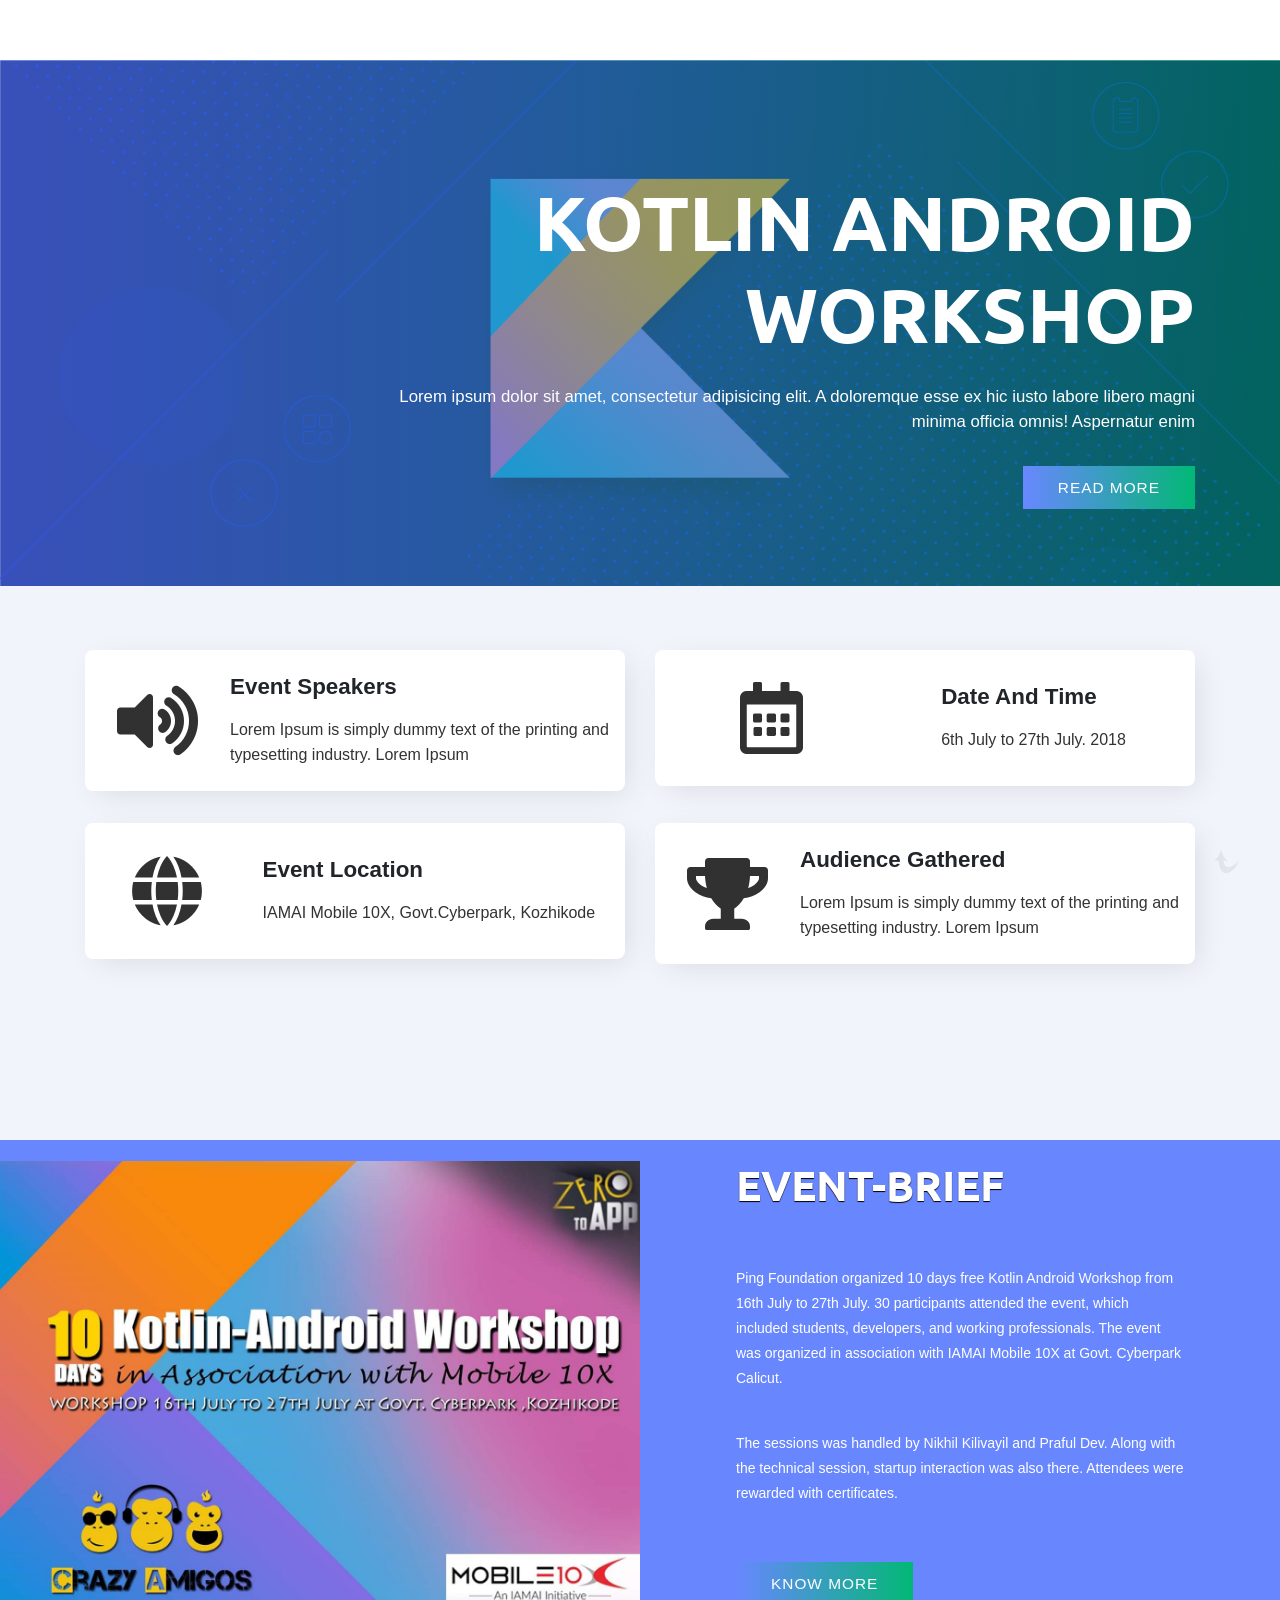
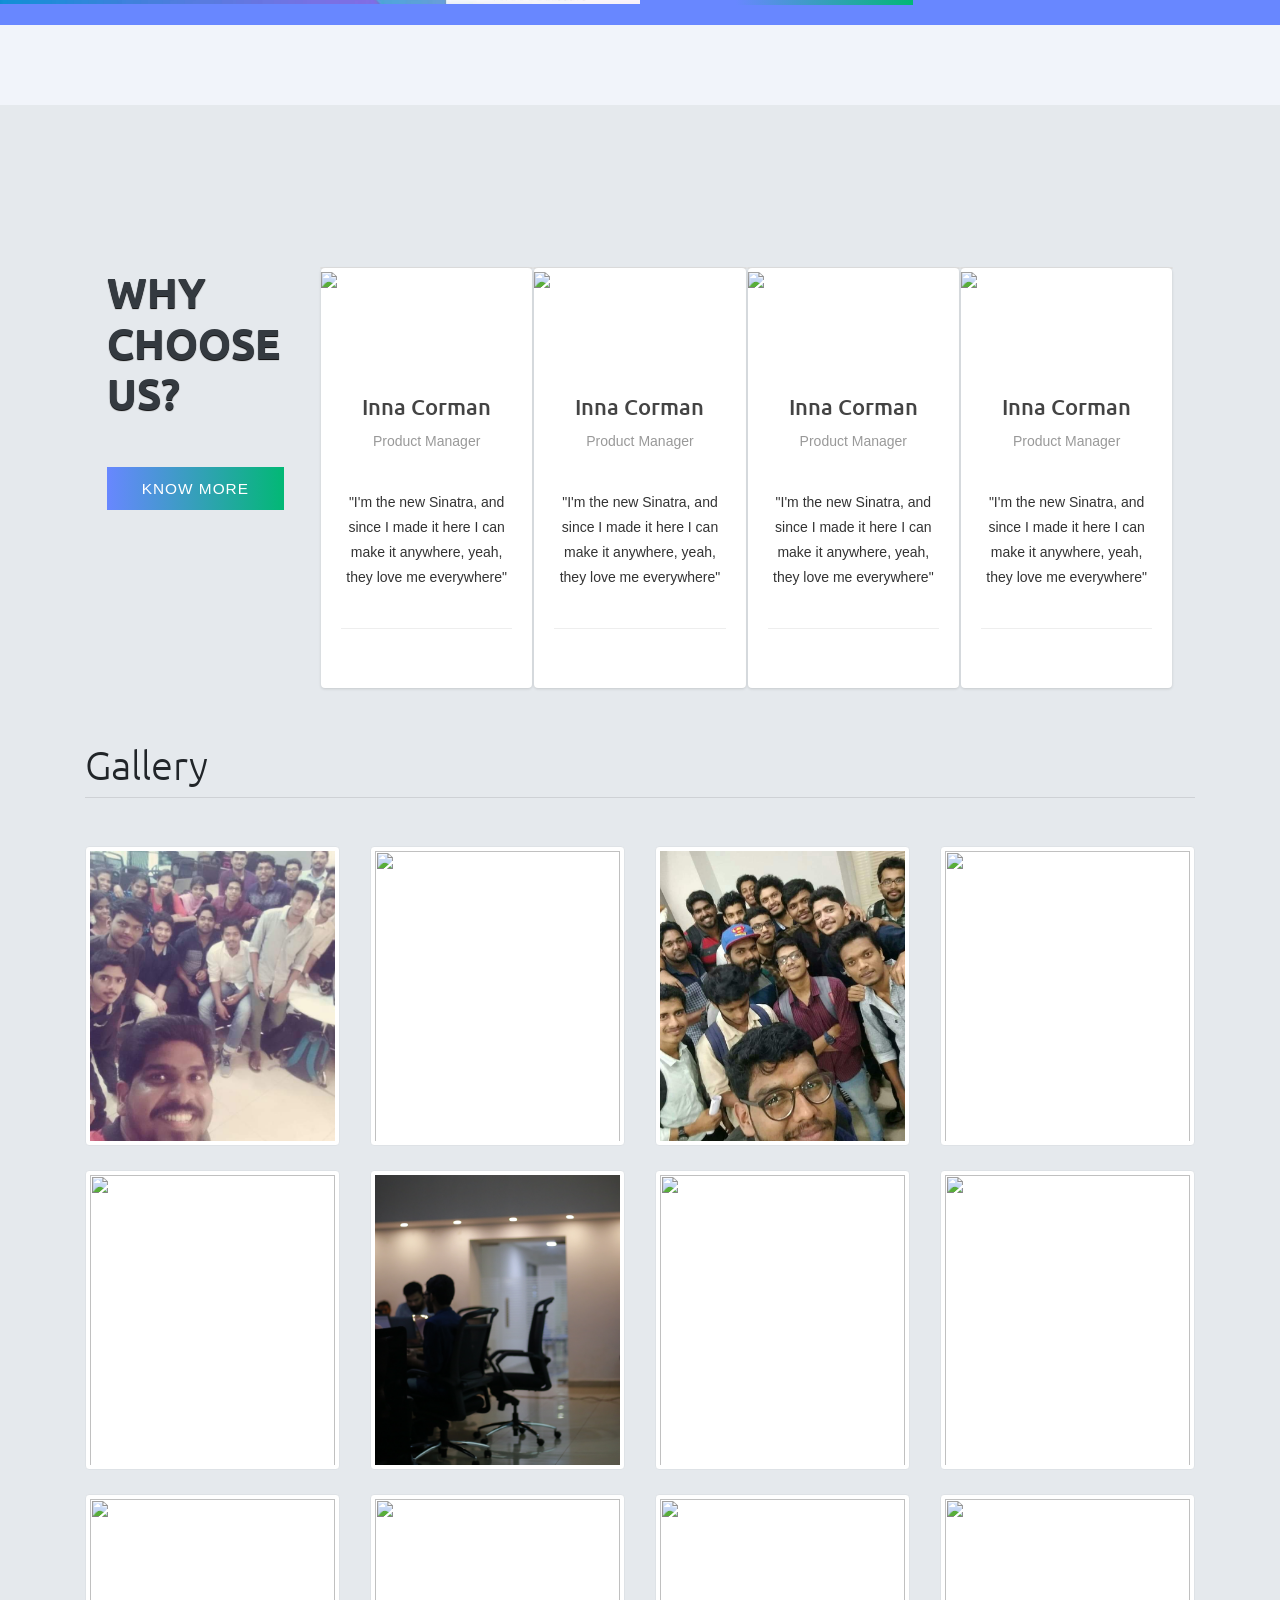
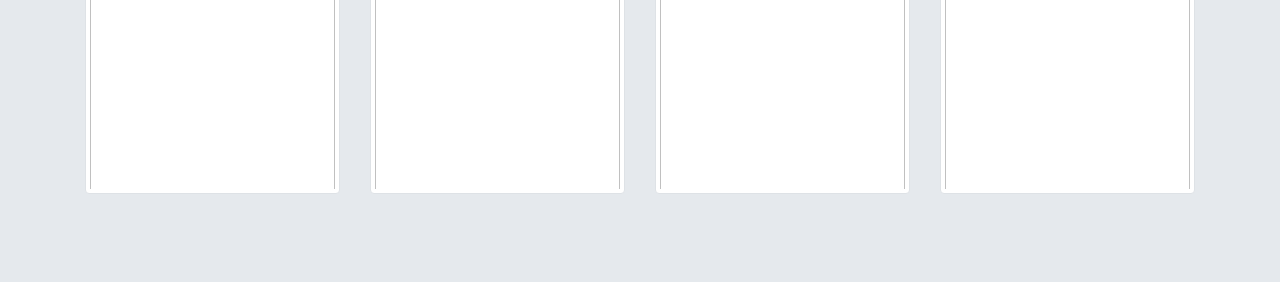
==== Events/index.html @ eaedfe81 "gallery set for kotlin page" ====
<!DOCTYPE HTML>
<html lang="zxx">

<head>
	<title>Ping Foundation-KOTLIN workshop</title>
	<meta name="viewport" content="width=device-width, initial-scale=1">
	<meta charset="utf-8">
	<meta name="keywords" content="Music Buzz Responsive web template, Bootstrap Web Templates, Flat Web Templates, Android Compatible web template, 
SmartPhone Compatible web template, free WebDesigns for Nokia, Samsung, LG, SonyEricsson, Motorola web design" />
	<script>
		addEventListener("load", function () {
			setTimeout(hideURLbar, 0);
		}, false);

		function hideURLbar() {
			window.scrollTo(0, 1);
		}
	</script>

	<!-- Bootstrap Core CSS -->
	<link href="css/bootstrap.css" rel='stylesheet' type='text/css' />
	<!-- Custom CSS -->
	<link href="css/style.css" rel='stylesheet' type='text/css' />
	<!-- font-awesome icons -->
	<link href="css/fontawesome-all.min.css" rel="stylesheet">
	<!-- //Custom Theme files -->
	<!--webfonts-->
	<link href="//fonts.googleapis.com/css?family=Ubuntu:300,300i,400,400i,500,500i,700,700i" rel="stylesheet">
	<!--//webfonts-->
</head>

<body>
	<!-- banner -->
	<div class="banner" id="home">
		<div class="container">
			<div class="banner-text">
				<div class="slider-info text-right">
					<h1 class="text-uppercase">Kotlin Android Workshop</h1>
					<p class="text-white">Lorem ipsum dolor sit amet, consectetur adipisicing elit. A doloremque esse ex hic iusto labore libero magni minima officia omnis! Aspernatur enim</p>
					<a class="btn btn-agile  mt-4 scroll" href="#about" role="button">read more</a>
				</div>
			</div>
		</div>
	</div>
	<!-- //banner -->


	<section>
		<div class="container">


			<div class="row mbr-justify-content-center">

				<div class="col-lg-6 mbr-col-md-10">
					<div class="wrap">
						<div class="ico-wrap">
							<span class="mbr-iconfont fa-volume-up fa"></span>
						</div>
						<div class="text-wrap vcenter">
							<h2 class="mbr-fonts-style mbr-bold mbr-section-title3 display-5">Event <span>Speakers</span></h2>
							<p class="mbr-fonts-style text1 mbr-text display-6">Lorem Ipsum is simply dummy text of the printing and typesetting industry. Lorem Ipsum</p>
						</div>
					</div>
				</div>
				<div class="col-lg-6 mbr-col-md-10">
					<div class="wrap">
						<div class="ico-wrap">
							<span class="mbr-iconfont fa-calendar-alt far"></span>
						</div>
						<div class="text-wrap vcenter">
							<h2 class="mbr-fonts-style mbr-bold mbr-section-title3 display-5">Date
								<span>And Time</span>
							</h2>
							<p class="mbr-fonts-style text1 mbr-text display-6">6th July to 27th July. 2018</p>
						</div>
					</div>
				</div>
				<div class="col-lg-6 mbr-col-md-10">
					<div class="wrap">
						<div class="ico-wrap">
							<span class="mbr-iconfont fa-globe fa"></span>
						</div>
						<div class="text-wrap vcenter">
							<h2 class="mbr-fonts-style mbr-bold mbr-section-title3 display-5">Event
								<span>Location</span>
							</h2>
							<p class="mbr-fonts-style text1 mbr-text display-6">IAMAI Mobile 10X, Govt.Cyberpark, Kozhikode</p>
						</div>
					</div>
				</div>
				<div class="col-lg-6 mbr-col-md-10">
					<div class="wrap">
						<div class="ico-wrap">
							<span class="mbr-iconfont fa-trophy fa"></span>
						</div>
						<div class="text-wrap vcenter">
							<h2 class="mbr-fonts-style mbr-bold mbr-section-title3 display-5">Audience <span>Gathered</span></h2>
							<p class="mbr-fonts-style text1 mbr-text display-6">Lorem Ipsum is simply dummy text of the printing and typesetting industry. Lorem Ipsum</p>
						</div>
					</div>
				</div>

			</div>

		</div>

	</section>








	<!-- about-->
	<section class="wthree-row" id="about">
		<div class="row justify-content-center align-items-center no-gutters abbot-main">
			<div class="col-lg-6 p-0">
				<img src="images/10DKA/banner.jpg" class="img-fluid" alt="" />
			</div>
			<div class="col-lg-6 abbot-right px-md-5  py-lg-0 py-3">
				<div class="card">
					<div class="card-body px-lg-5">
						<h3 class="stat-title card-title align-self-center mb-sm-5 mb-3">Event-Brief</h3>
						<span class="w3-line"></span>
						<p class="card-text align-self-center my-4 text-white">Ping Foundation organized 10 days free Kotlin Android Workshop from 16th July to
							27th July.  30 participants attended the event, which included students, developers, and working professionals.  The event was organized in association with IAMAI Mobile 10X at Govt. Cyberpark Calicut.</p>
						<p class="card-text align-self-center mb-5 text-white"> The sessions was handled by Nikhil Kilivayil and Praful Dev. Along with the technical session, startup interaction was also there. Attendees were rewarded with certificates.</p>
						<a href="#choose" class="btn btn-agile abt_card_btn scroll">Know More</a>
					</div>
				</div>
			</div>
		</div>
	</section>
	<!-- //about -->
	<!-- why chosse us -->
	<div class="agileits-services py-5" id="choose">
		<div class="agileits-services-row row no-gutters py-md-3">
			<div class="offset-lg-1">
			</div>
			<div class="col-lg-2 col-md-6 pl-lg-0 pl-3 wthree-title services-head">
				<h3 class="stat-title pb-sm-5 pb-3 text-dark">why choose us?</h3>
				<a href="#services" class="btn btn-agile abt_card_btn scroll">Know More</a>
			</div>

<!--first card-->
			<div class="col-lg-2 col-md-6 pl-lg-0 pl-3 wthree-title services-head">
			<div class="card-container">
				<div class="card">
					<div class="front">
						<div class="cover">
							<img class="img-circle" src="https://media.istockphoto.com/photos/portrait-of-smiling-teen-boy-outdoors-picture-id589098830?k=6&m=589098830&s=612x612&w=0&h=Ut2FNWjS9CxXG5DdDduLqOEhcV0RBzRvsLrh9qS5EaY="/>
						</div>
						<div class="content">
							<div class="main">
								<h3 class="name">Inna Corman</h3>
								<p class="profession">Product Manager</p>

								<p class="text-center">"I'm the new Sinatra, and since I made it here I can make it anywhere, yeah, they love me everywhere"</p>
							</div>
							<div class="footer">
								<div class="rating">
									<i class="fa fa-mail-forward"></i>
								</div>
							</div>
						</div>
					</div> <!-- end front panel -->
					<div class="back">
						<div class="embed-responsive embed-responsive-16by9">
							<iframe class="embed-responsive-item" src="https://www.youtube.com/embed/0JX-Jf7aSRo?" allowfullscreen></iframe>
						</div>
					</div> <!-- end back panel -->
				</div> <!-- end card -->
			</div> <!-- end card-container -->
			</div>

			<!--Second card-->

			<div class="col-lg-2 col-md-6 pl-lg-0 pl-3 wthree-title services-head">
				<div class="card-container">
					<div class="card">
						<div class="front">
							<div class="cover">
								<img class="img-circle" src="https://media.istockphoto.com/photos/portrait-of-smiling-teen-boy-outdoors-picture-id589098830?k=6&m=589098830&s=612x612&w=0&h=Ut2FNWjS9CxXG5DdDduLqOEhcV0RBzRvsLrh9qS5EaY="/>
							</div>
							<div class="content">
								<div class="main">
									<h3 class="name">Inna Corman</h3>
									<p class="profession">Product Manager</p>

									<p class="text-center">"I'm the new Sinatra, and since I made it here I can make it anywhere, yeah, they love me everywhere"</p>
								</div>
								<div class="footer">
									<div class="rating">
										<i class="fa fa-mail-forward"></i>
									</div>
								</div>
							</div>
						</div> <!-- end front panel -->
						<div class="back">
							<div class="embed-responsive embed-responsive-16by9">
								<iframe class="embed-responsive-item" src="https://www.youtube.com/embed/DoxloKevC3c" allowfullscreen></iframe>
							</div>
						</div> <!-- end back panel -->
					</div> <!-- end card -->
				</div> <!-- end card-container -->
			</div>
			<!--third card-->

			<!--first card-->
			<div class="col-lg-2 col-md-6 pl-lg-0 pl-3 wthree-title services-head">
				<div class="card-container">
					<div class="card">
						<div class="front">
							<div class="cover">
								<img class="img-circle" src="https://media.istockphoto.com/photos/portrait-of-smiling-teen-boy-outdoors-picture-id589098830?k=6&m=589098830&s=612x612&w=0&h=Ut2FNWjS9CxXG5DdDduLqOEhcV0RBzRvsLrh9qS5EaY="/>
							</div>
							<div class="content">
								<div class="main">
									<h3 class="name">Inna Corman</h3>
									<p class="profession">Product Manager</p>

									<p class="text-center">"I'm the new Sinatra, and since I made it here I can make it anywhere, yeah, they love me everywhere"</p>
								</div>
								<div class="footer">
									<div class="rating">
										<i class="fa fa-mail-forward"></i>
									</div>
								</div>
							</div>
						</div> <!-- end front panel -->
						<div class="back">
							<div class="embed-responsive embed-responsive-16by9">
								<iframe class="embed-responsive-item" src="https://www.youtube.com/embed/uHBU-I530sU" allowfullscreen></iframe>
							</div>
						</div> <!-- end back panel -->
					</div> <!-- end card -->
				</div> <!-- end card-container -->
			</div>

			<!--Second card-->

			<div class="col-lg-2 col-md-6 pl-lg-0 pl-3 wthree-title services-head">
				<div class="card-container">
					<div class="card">
						<div class="front">
							<div class="cover">
								<img class="img-circle" src="https://media.istockphoto.com/photos/portrait-of-smiling-teen-boy-outdoors-picture-id589098830?k=6&m=589098830&s=612x612&w=0&h=Ut2FNWjS9CxXG5DdDduLqOEhcV0RBzRvsLrh9qS5EaY="/>
							</div>
							<div class="content">
								<div class="main">
									<h3 class="name">Inna Corman</h3>
									<p class="profession">Product Manager</p>

									<p class="text-center">"I'm the new Sinatra, and since I made it here I can make it anywhere, yeah, they love me everywhere"</p>
								</div>
								<div class="footer">
									<div class="rating">
										<i class="fa fa-mail-forward"></i>
									</div>
								</div>
							</div>
						</div> <!-- end front panel -->
						<div class="back">
							<div class="embed-responsive embed-responsive-16by9">
								<iframe class="embed-responsive-item" src="https://www.youtube.com/embed/q--LWQx8JQY" allowfullscreen></iframe>
							</div>
						</div> <!-- end back panel -->
					</div> <!-- end card -->
				</div> <!-- end card-container -->
			</div>

<!--			card end-->
<!--		</div>-->
<!--	</div>-->
	<!-- //why choose us -->


	<div class="container">

		<h1 class="font-weight-light text-center text-lg-left mt-4 mb-0">Gallery</h1>

		<hr class="mt-2 mb-5">

		<div class="row text-center text-lg-left">

			<div class="col-lg-3 col-md-4 col-6">
				<a href="#" class="d-block mb-4 h-100">
					<img class="img-fluid img-thumbnail img-responsive fit-image" src="images/10DKA/image1.jpg" alt="">
				</a>
			</div>
			<div class="col-lg-3 col-md-4 col-6">
				<a href="#" class="d-block mb-4 h-100">
					<img class="img-fluid img-thumbnail img-responsive fit-image" src="images/10DKA/image6.JPG" alt="">
				</a>
			</div>
			<div class="col-lg-3 col-md-4 col-6">
				<a href="#" class="d-block mb-4 h-100">
					<img class="img-fluid img-thumbnail img-responsive fit-image" src="images/10DKA/image2.jpg" alt="">
				</a>
			</div>
			<div class="col-lg-3 col-md-4 col-6">
				<a href="#" class="d-block mb-4 h-100">
					<img class="img-fluid img-thumbnail img-responsive fit-image" src="images/10DKA/image12.JPG" alt="">
				</a>
			</div>
			<div class="col-lg-3 col-md-4 col-6">
				<a href="#" class="d-block mb-4 h-100">
					<img class="img-fluid img-thumbnail img-responsive fit-image" src="images/10DKA/image14.JPG" alt="">
				</a>
			</div>
			<div class="col-lg-3 col-md-4 col-6">
				<a href="#" class="d-block mb-4 h-100">
					<img class="img-fluid img-thumbnail img-responsive fit-image" src="images/10DKA/image10.JPG" alt="">
				</a>
			</div>
			<div class="col-lg-3 col-md-4 col-6">
				<a href="#" class="d-block mb-4 h-100">
					<img class="img-fluid img-thumbnail img-responsive fit-image" src="images/10DKA/image6.JPG" alt="">
				</a>
			</div>
			<div class="col-lg-3 col-md-4 col-6">
				<a href="#" class="d-block mb-4 h-100">
					<img class="img-fluid img-thumbnail img-responsive fit-image" src="images/10DKA/image7.JPG" alt="">
				</a>
			</div>
			<div class="col-lg-3 col-md-4 col-6">
				<a href="#" class="d-block mb-4 h-100">
					<img class="img-fluid img-thumbnail img-responsive fit-image" src="images/10DKA/image8.JPG" alt="">
				</a>
			</div>
			<div class="col-lg-3 col-md-4 col-6">
				<a href="#" class="d-block mb-4 h-100">
					<img class="img-fluid img-thumbnail img-responsive fit-image" src="images/10DKA/image9.JPG" alt="">
				</a>
			</div>
			<div class="col-lg-3 col-md-4 col-6">
				<a href="#" class="d-block mb-4 h-100">
					<img class="img-fluid img-thumbnail img-responsive fit-image" src="images/10DKA/image5.JPG" alt="">
				</a>
			</div>
			<div class="col-lg-3 col-md-4 col-6">
				<a href="#" class="d-block mb-4 h-100">
					<img class="img-fluid img-thumbnail img-responsive fit-image" src="images/10DKA/image15.JPG" alt="">
				</a>
			</div>
		</div>

	</div>




	<!-- js-->
	<script src="js/jquery-2.2.3.min.js"></script>
	<!-- js-->
	<!-- start-smooth-scrolling -->
	<script src="js/move-top.js "></script>
	<script src="js/easing.js "></script>
	<script>
		jQuery(document).ready(function ($) {
			$(".scroll ").click(function (event) {
				event.preventDefault();

				$('html,body').animate({
					scrollTop: $(this.hash).offset().top
				}, 1000);
			});
		});
	</script>
	<!-- //end-smooth-scrolling -->
	<!-- smooth-scrolling-of-move-up -->
	<script>
		$(document).ready(function () {
			/*
			 var defaults = {
				 containerID: 'toTop', // fading element id
				 containerHoverID: 'toTopHover', // fading element hover id
				 scrollSpeed: 1200,
				 easingType: 'linear' 
			 };
			 */

			$().UItoTop({
				easingType: 'easeOutQuart'
			});

		});
	</script>
	<script src="js/SmoothScroll.min.js "></script>
	<!-- //smooth-scrolling-of-move-up -->
	<!-- Bootstrap Core JavaScript -->
	<script src="js/bootstrap.js">
	</script>
	<!-- //Bootstrap Core JavaScript -->
</body>

</html>
---- Events/css/style.css ----
html,
body {
    font-family: 'Ubuntu', sans-serif;
    font-size: 100%;
    overflow-x: hidden;
    background: #fff;
}

body a,
.btn-agile {
    transition: 0.5s all;
    -webkit-transition: 0.5s all;
    -moz-transition: 0.5s all;
    -o-transition: 0.5s all;
    -ms-transition: 0.5s all;
    text-decoration: none;
}

h1,
h2,
h3,
h4,
h5,
h6 {
    margin: 0;
    font-family: 'Ubuntu', sans-serif;
}

p {
    line-height: 1.8;
    font-size: 1em;
    color: #333;
    font-weight: 500;
    margin: 0;
}

ul {
    margin: 0;
    padding: 0;
}

li {
    list-style-type: none;
}

body a:hover {
    text-decoration: none;
}

/* banner */

/* header */

a.navbar-brand {
    font-size: 2.5em;
    font-weight: 800;
    color: #000;
}

.navbar-light .navbar-nav .nav-link {
    font-weight: 600;
    text-transform: capitalize;
    color: #000;
    letter-spacing: 1px;
}

.navbar-light .navbar-nav .nav-link:hover,
.navbar-light .navbar-nav .nav-link:focus,
.navbar-light .navbar-nav .show>.nav-link,
.navbar-light .navbar-nav .active>.nav-link,
.navbar-light .navbar-nav .nav-link.show,
.navbar-light .navbar-nav .nav-link.active {
    color: #6887ff;
    background: #fff;
    border-radius: 5px;
}

/*-- //header --*/

/* banner */

.banner {
    background: url(../images/10DKA/kotlin_banner.jpeg)no-repeat;
    -webkit-background-size: cover;
    -moz-background-size: cover;
    -o-background-size: cover;
    -ms-background-size: cover;
    background-size: cover;
    position: relative;
    z-index: 0;
}

.banner:before {
    content: '';
    position: absolute;
    left: 0;
    width: 100%;
    height: 100%;
    background: linear-gradient(to right, #6887ff, #02b875);
    background: -webkit-linear-gradient(to right, #6887ff, #02b875);
    background: -moz-linear-gradient(to right, #6887ff, #02b875);
    background: -o-linear-gradient(to right, #6887ff, #02b875);
    opacity: 0.5;
    z-index: -1;
}

.banner-text {
    padding: 9vw 0 6vw 20vw;
}

.slider-info h1 {
    color: #fff;
    font-size: 6vw;
    font-weight: bold;
}

.slider-info p {
    font-size: 1.2em;
    margin-top: 1em;
}

.btn-agile {
    color: #fff;
    background: linear-gradient(to right, #6887ff, #02b875);
    background: -webkit-linear-gradient(to right, #6887ff, #02b875);
    background: -moz-linear-gradient(to right, #6887ff, #02b875);
    background: -o-linear-gradient(to right, #6887ff, #02b875);
    border: none;
    border-radius: 0;
    font-size: 1.1em;
    padding: 15px 50px;
    text-transform: uppercase;
    font-weight: 500;
    letter-spacing: 1px;
}

.btn-agile:hover {
    color: #fff;
    background: #000;
}

ul.social-iconsv2 li {
    display: inline-block;
    border-radius: 50%;
}

ul.social-iconsv2 li a {
    text-decoration: none;
    font-size: 16px;
}

ul.social-iconsv2 li a i.fab {
    font-size: 18px;
    line-height: 38px;
    width: 30px;
    height: 37px;
    color: #000;
    margin-right: 15px;
    border-radius: 50%;
    background-color: transparent;
    transition: all 0.5s ease-in-out;
    -webkit-transition: all 0.5s ease-in-out;
    -moz-transition: all 0.5s ease-in-out;
    -o-transition: all 0.5s ease-in-out;
    -ms-transition: all 0.5s ease-in-out;
}

ul.social-iconsv2 li:first-child a {
    color: #3b5998;
}

ul.social-iconsv2 li:last-child {
    color: #287bbc;
}

/* //banner */

/* about bottom */

.abbot-main {
    background: #6887ff;
}

h3.stat-title {
    color: #fff;
    text-transform: uppercase;
    font-size: 3em;
    font-weight: bold;
    text-shadow: 0px 1px 1px #000000;
}

.abbot-right .card {
    background: transparent;
    border: none;
}

.abbot-right.px-5 p {
    font-weight: 500;
    font-size: 1.1em;
    letter-spacing: 0.2px;
}

/* //about bottom */

/*-- services --*/

#service {
    background: #fff;
}

/*
#services {
    background: url(../images/about.jpg) no-repeat center;
    background-size: cover;
    position: relative;
    z-index: 1;
}

#services:before {
    background: rgba(99, 180, 55, 0.78);
    content: '';
    top: 0;
    left: 0;
    width: 100%;
    height: 100%;
    position: absolute;
    z-index: -1;
}
  */

.agileits-services-grids h4 {
    font-size: 1.5em;
    color: #fff;
    line-height: 1.5em;
    font-weight: 600;
    margin: 1.5em 0 0;
}

.agileits-services-grids h6 {
    padding: 1px;
    background: #2954a2;
    width: 33%;
    margin: 2em auto 0;
    -webkit-transition: .5s all;
    -moz-transition: .5s all;
    transition: .5s all;
}

.agileits-services-grids:hover h6 {
    width: 55%;
    background: #2954a2;
}

/*-- Effect 1--*/

.agileits-services-grids span,
.img-agile i {
    font-size: 3em;
    color: #000000;
    width: 100px;
    height: 100px;
    background: #ffffff;
    line-height: 100px;
    text-align: center;
    box-shadow: 7px 4px 5px rgba(0, 0, 0, 0.37);
    border-radius: 50%;
}

.agileits-services-grids h4 span {
    width: 40px;
    height: 2px;
    background: #000;
    display: inline-block;
    margin-left: 5px;
}

.agileits-services-grids p {
    padding: 2em 5em;
}

.services-top {
    padding: 3em 5em;
    background: #02b875;
}

.services-head {
    margin-top: 7em;
}

/*-- //services --*/

.agileits-abt-grids span {
    width: 70px;
    height: 70px;
    background: #5aae32;
    color: #fff;
    font-size: 2em;
    line-height: 60px;
    text-align: center;
    margin-right: 1em;
    border: 5px solid #a7df62;
    border-radius: 50%;
}

h3.w3ls-title {
    font-size: 3.2em;
    color: #482d2e;
    font-family: 'Ubuntu', sans-serif;
}

h4.w3ls-title {
    font-size: 2em;
    color: #000;
    font-style: italic;
}

a.abt-agile {
    color: #482d2e;
    font-style: italic;
    letter-spacing: 1px;
    padding: 0;
    border-bottom: 1px solid #e6caa2;
}

.agileits-abt-grids h4 {
    font-weight: 600;
    color: #fff;
    font-size: 1.5em;
    margin-bottom: 0.5em;
}

.section-3 {
    background: #6887ff;
    padding: 3em 0;
}

.agileits-abt-grids h4 {
    font-weight: 400;
    color: #fff;
    text-transform: uppercase;
    font-size: 1.5em;
    margin-bottom: 0.5em;
    letter-spacing: 1px;
}

p.about-text-wthree {
    color: #fff;
    width: 263px;
    font-weight: 500;
}

/* //about */

.img-section4 {
    position: absolute;
    left: 300px;
    top: 206px;
    z-index: 1;
}

.section-4 {
    background: #6887ff;
    padding: 3em 0em 3em 10em;
}

p.sec-4 {
    color: #fff;
    font-weight: 500;
}

/* slide */

.slide-wthree {
    background: #02b875;
    position: relative;
    min-height: 300px;
    margin: 6em 0 10em;
    padding: 8em 0 0;
}

.slide-img {
    position: absolute;
    left: 18%;
    top: -132px;
    z-index: 1;
    width: 36%;
}

/* //slide */

.sec-5-right {
    background: #02b875;
}

.sec-5-right .card {
    border: none;
    background: transparent;
}

h5.blog-title {
    margin: 1em 0 0.5em;
    color: #02b875;
    font-size: 1.3em;
}

h2.stat-title.text-white {
    margin: 1em 0;
    text-transform: uppercase;
    font-size: 2.2em;
    letter-spacing: 1px;
    font-weight: 800;
}

.contact-top {
    background: url(../images/slide.jpg)no-repeat;
    -webkit-background-size: cover;
    -moz-background-size: cover;
    -o-background-size: cover;
    -ms-background-size: cover;
    background-size: cover;
    position: relative;
    z-index: 0;
}

.content-contact-top {
    padding: 8em;
}

.contact-top:before {
    content: '';
    position: absolute;
    left: 0;
    width: 100%;
    height: 100%;
    background: rgba(104, 135, 255, 0.79);
    z-index: -1;
}

/*--contact--*/

.w3-contact {
    background: #fff;
}

.contact-bottom h5,
.wthree-form-left h5 {
    color: #000;
    text-transform: uppercase;
    font-size: 1.5em;
    margin-bottom: 1.5em;
}

.contact-right-w3ls span {
    background: #02b875;
    width: 60px;
    height: 60px;
    line-height: 60px;
    color: #fff;
    font-size: 1.5em;
    text-align: center;
    border-radius: 50%;
}

.fv3-contact h6 {
    text-transform: uppercase;
    color: #000;
    margin-bottom: 10px;
}

.address h5 {
    color: #000;
    text-transform: capitalize;
    font-size: 1.1em;
}

.address p a,
p.c-txt {
    color: #777;
}

.address p a:hover {
    color: #000;
}

form.contact-wthree label {
    width: 30%;
    line-height: 2.5;
    color: #000;
    font-weight: 600;
}

form.contact-wthree .form-control {
    border-radius: 0;
    border: none;
    border-bottom: 4px solid #eee;
}

.contact-top1 h5 {
    font-size: 2em;
}

.address h5 {
    font-size: 1.5em;
}

/*--//contact--*/

.cpy-right {
    padding: 1em;
    background: #6887ff;
}

.cpy-right p {
    color: #fff;
}

.cpy-right p a {
    color: #fff;
}

/*-- bottom-to-top --*/

#toTop {
    display: none;
    text-decoration: none;
    position: fixed;
    bottom: 24px;
    right: 3%;
    overflow: hidden;
    z-index: 999;
    width: 32px;
    height: 32px;
    border: none;
    text-indent: 100%;
    background: url(../images/move-top.png) no-repeat 0px 0px;
}

#toTopHover {
    width: 32px;
    height: 32px;
    display: block;
    overflow: hidden;
    float: right;
    opacity: 0;
    -moz-opacity: 0;
    filter: alpha(opacity=0);
}

/*-- //bottom-to-top --*/

/* -- Responsive code -- */

@media screen and (max-width: 1920px) {
    .img-section4 {
        top: 84px;
        z-index: 1;
        left: 350px;
    }
}

@media screen and (max-width: 1680px) {
    .img-section4 {
        top: 176px;
    }
}

@media screen and (max-width: 1600px) {
    .img-section4 {
        top: 206px;
        left: 300px;
    }
}

@media screen and (max-width: 1440px) {
    .img-section4 {
        top: 380px;
    }
    .slide-img {
        top: -96px;
    }
}

@media screen and (max-width: 1366px) {
    .img-section4 {
        top: 408px;
        left: 243px;
    }
    .agileits-services-grids p {
        padding: 2em 4em;
    }
    .services-top {
        padding: 3em 4em;
    }
    .slide-img {
        width: 40%;
    }
}

@media screen and (max-width: 1280px) {
    .img-section4 {
        top: 441px;
    }
    .services-top {
        padding: 3em;
    }
    .agileits-services-grids p {
        padding: 2em 3em;
    }
    .btn-agile {
        padding: 10px 35px;
    }
    .slide-wthree {
        margin: 4em 0 5em;
    }
}

@media screen and (max-width: 1080px) {
    h3.stat-title {
        font-size: 2.7em;
    }
    .img-section4 {
        top: 624px;
        left: 189px;
    }
    .section-4 {
        padding: 3em 0em 3em 5em;
    }
    .wthree-title.services-head h3 {
        font-size: 2.5em;
    }
    ul.social-iconsv2 li a i.fab {
        margin-right: 8px;
    }
    .slide-img {
        width: 48%;
    }
}

@media screen and (max-width: 1050px) {
    .img-section4 {
        top: 698px;
    }
    .img-section4 {
        top: 686px;
    }
    h3.stat-title {
        font-size: 2.65em;
    }
    .img-section4 {
        top: 634px;
    }
}

@media screen and (max-width: 1024px) {
    .img-section4 {
        top: 642px;
        left: 195px;
    }
    h3.stat-title {
        font-size: 2.5em;
    }
    .content-contact-top {
        padding: 6em;
    }
}

@media screen and (max-width: 991px) {
    .img-section4 {
        position: inherit;
        top: 0;
        left: 34%;
        width: 32%;
    }
    .section-4 {
        padding: 1em;
    }
    .section-3 {
        padding: 3em 1em;
    }
    .services-head {
        margin-top: 0em;
        margin-bottom: 3em;
    }
    .agileits-services-grids span,
    .img-agile i {
        font-size: 2.5em;
        width: 80px;
        height: 80px;
        line-height: 80px;
    }
    .services-top {
        padding: 2em;
    }
    .agileits-services-grids p {
        padding: 2em;
    }
    .banner-text {
        padding: 9vw 0 6vw 8vw;
    }
    .navbar-nav .dropdown-menu {
        text-align: center;
    }
    .slide-img {
        width: 47%;
        top: -75px;
        left: 15%;
    }
    .slide-img {
        width: 44%;
        top: 0;
        left: 0;
        position: inherit;
    }
    .slide-wthree {
        margin: 6em 0 10em;
        padding: 3em 0;
    }
    .slide-wthree {
        margin: 0em 0 0em;
        padding: 1em 0;
    }
    .slide-img {
        width: 90%;
    }
}

@media screen and (max-width: 900px) {
    .content-contact-top {
        padding: 5em;
    }
}

@media screen and (max-width: 800px) {
    .content-contact-top {
        padding: 3em;
    }
}

@media screen and (max-width: 736px) {
    .wthree-title.services-head h3 {
        font-size: 2.1em;
    }
}

@media screen and (max-width: 667px) {
    .content-contact-top {
        padding: 2em;
    }
    h2.stat-title.text-white {
        font-size: 1.6em;
    }
    h3.stat-title {
        font-size: 2.1em;
    }
    .contact-bottom h5,
    .wthree-form-left h5 {
        font-size: 1.4em;
    }
}

@media screen and (max-width: 568px) {
    .img-section4 {
        left: 30%;
        width: 40%;
    }
    .section-4 {
        padding: 0 1em;
    }
    .slider-info p {
        font-size: 1em;
    }
    .contact-bottom h5,
    .wthree-form-left h5 {
        font-size: 1.2em;
    }
    .agileits-services-grids span,
    .img-agile i {
        width: 65px;
        height: 65px;
        line-height: 66px;
    }
    .wthree-title.services-head h3 {
        font-size: 1.8em;
    }
}

@media screen and (max-width: 480px) {
    .agileits-abt-grids h4 {
        font-size: 1.3em;
    }
    h3.stat-title {
        font-size: 2em;
    }
    .services-top,
    .agileits-services-grids p {
        padding: 1em;
    }
    .btn-agile {
        padding: 5px 23px;
        font-size: 1em;
        letter-spacing: 0px;
    }
    h3.stat-title {
        font-size: 1.85em;
    }
    .contact-right-w3ls span {
        width: 50px;
        height: 50px;
        line-height: 50px;
    }
    h3.stat-title {
        font-size: 1.7em;
    }
}

@media screen and (max-width: 414px) {
    .content-contact-top {
        padding: 1em 0.2em;
    }
    h2.stat-title.text-white {
        font-size: 1.4em;
    }
}

@media screen and (max-width: 384px) {
    .img-section4 {
        left: 25%;
        width: 50%;
    }
    a.navbar-brand {
        font-size: 2.2em;
    }
    .fv3-contact p {
        font-size: 0.9em;
    }
}

@media screen and (max-width: 375px) {
    .contact-right-w3ls span {
        width: 44px;
        height: 44px;
        line-height: 44px;
        font-size: 1em;
    }
}

@media screen and (max-width: 320px) {
    h3.stat-title {
        font-size: 1.85em;
    }
    .wthree-title.services-head h3 {
        font-size: 2.05em;
    }
    a.navbar-brand {
        font-size: 2em;
    }
    .wthree-title.services-head h3 {
        font-size: 1.7em;
    }
}

/* -- //Responsive code -- */

section {
    padding-top: 4rem;
    padding-bottom: 5rem;
    background-color: #f1f4fa;
}
.wrap {
    display: flex;
    background: white;
    padding: 1rem 1rem 1rem 1rem;
    border-radius: 0.5rem;
    box-shadow: 7px 7px 30px -5px rgba(0,0,0,0.1);
    margin-bottom: 2rem;
}

.wrap:hover {
    background: linear-gradient(135deg,#6394ff 0%,#0a193b 100%);
    color: white;
}

.ico-wrap {
    margin: auto;
}

.mbr-iconfont {
    font-size: 4.5rem !important;
    color: #313131;
    margin: 1rem;
    padding-right: 1rem;
}
.vcenter {
    margin: auto;
}

.mbr-section-title3 {
    text-align: left;
}
h2 {
    margin-top: 0.5rem;
    margin-bottom: 0.5rem;
}
.display-5 {
    font-family: 'Source Sans Pro',sans-serif;
    font-size: 1.4rem;
}
.mbr-bold {
    font-weight: 700;
}

p {
    padding-top: 0.5rem;
    padding-bottom: 0.5rem;
    line-height: 25px;
}
.display-6 {
    font-family: 'Source Sans Pro',sans-serif;
    font-size: 1rem}




/*//*/


body {
    margin-top: 60px;
    font-size: 14px;
    font-family: "Helvetica Nueue",Arial,Verdana,sans-serif;
    background-color: #E5E9ED;
}
.btn:hover,
.btn:focus,
.btn:active{
    outline: 0 !important;
}
/* entire container, keeps perspective */
.card-container {
    -webkit-perspective: 800px;
    -moz-perspective: 800px;
    -o-perspective: 800px;
    perspective: 800px;
    margin-bottom: 30px;
}
/* flip the pane when hovered */
.card-container:not(.manual-flip):hover .card,
.card-container.hover.manual-flip .card{
    -webkit-transform: rotateY( 180deg );
    -moz-transform: rotateY( 180deg );
    -o-transform: rotateY( 180deg );
    transform: rotateY( 180deg );
}


.card-container.static:hover .card,
.card-container.static.hover .card {
    -webkit-transform: none;
    -moz-transform: none;
    -o-transform: none;
    transform: none;
}
/* flip speed goes here */
.card {
    -webkit-transition: -webkit-transform .5s;
    -moz-transition: -moz-transform .5s;
    -o-transition: -o-transform .5s;
    transition: transform .5s;
    -webkit-transform-style: preserve-3d;
    -moz-transform-style: preserve-3d;
    -o-transform-style: preserve-3d;
    transform-style: preserve-3d;
    position: relative;
}

/* hide back of pane during swap */
.front, .back {
    -webkit-backface-visibility: hidden;
    -moz-backface-visibility: hidden;
    -o-backface-visibility: hidden;
    backface-visibility: hidden;
    position: absolute;
    top: 0;
    left: 0;
    background-color: #FFF;
    box-shadow: 0 1px 3px 0 rgba(0, 0, 0, 0.14);
}

/* front pane, placed above back */
.front {
    z-index: 2;
}

/* back, initially hidden pane */
.back {
    -webkit-transform: rotateY( 180deg );
    -moz-transform: rotateY( 180deg );
    -o-transform: rotateY( 180deg );
    transform: rotateY( 180deg );
    z-index: 3;
}

.back .btn-simple{
    position: absolute;
    left: 0;
    bottom: 4px;
}
/*        Style       */


.card{
    background: none repeat scroll 0 0 #FFFFFF;
    border-radius: 4px;
    color: #444444;
}
.card-container, .front, .back {
    width: 100%;
    height: 420px;
    border-radius: 4px;
}
.card .cover{
    height: 105px;
    overflow: hidden;
    border-radius: 4px 4px 0 0;
}
.card .cover img{
    width: 100%;
}
.card .user{
    border-radius: 50%;
    display: block;
    height: 120px;
    margin: -55px auto 0;
    overflow: hidden;
    width: 120px;
}
.card .user img{
    background: none repeat scroll 0 0 #FFFFFF;
    border: 4px solid #FFFFFF;
    width: 100%;
}

.card .content{
    background-color: rgba(0, 0, 0, 0);
    box-shadow: none;
    padding: 10px 20px 20px;
}
.card .content .main {
    min-height: 160px;
}
.card .back .content .main {
    height: 215px;
}
.card .name {
    font-size: 22px;
    line-height: 28px;
    margin: 10px 0 0;
    text-align: center;
    text-transform: capitalize;
}
.card h5{
    margin: 5px 0;
    font-weight: 400;
    line-height: 20px;
}
.card .profession{
    color: #999999;
    text-align: center;
    margin-bottom: 20px;
}
.card .footer {
    border-top: 1px solid #EEEEEE;
    color: #999999;
    margin: 30px 0 0;
    padding: 10px 0 0;
    text-align: center;
}
.card .footer .social-links{
    font-size: 18px;
}
.card .footer .social-links a{
    margin: 0 7px;
}
.card .footer .btn-simple{
    margin-top: -6px;
}
.card .header {
    padding: 15px 20px;
    height: 90px;
}
.card .motto{
    border-bottom: 1px solid #EEEEEE;
    color: #999999;
    font-size: 14px;
    font-weight: 400;
    padding-bottom: 10px;
    text-align: center;
}

.card .stats-container{
    width: 100%;
    margin-top: 50px;
}
.card .stats{
    display: block;
    float: left;
    width: 33.333333%;
    text-align: center;
}

.card .stats:first-child{
    border-right: 1px solid #EEEEEE;
}
.card .stats:last-child{
    border-left: 1px solid #EEEEEE;
}
.card .stats h4{
    font-weight: 300;
    margin-bottom: 5px;
}
.card .stats p{
    color: #777777;
}
/*      Just for presentation        */

.title{
    color: #506A85;
    text-align: center;
    font-weight: 300;
    font-size: 44px;
    margin-bottom: 90px;
    line-height: 90%;
}
.title small{
    font-size: 17px;
    color: #999;
    text-transform: uppercase;
    margin: 0;
}
.space-30{
    height: 30px;
    display: block;
}
.space-50{
    height: 50px;
    display: block;
}
.space-200{
    height: 200px;
    display: block;
}
.white-board{
    background-color: #FFFFFF;
    min-height: 200px;
    padding: 60px 60px 20px;
}
.ct-heart{
    color: #F74933;
}

pre.prettyprint{
    background-color: #ffffff;
    border: 1px solid #999;
    margin-top: 20px;
    padding: 20px;
    text-align: left;
}
.atv, .str{
    color: #05AE0E;
}
.tag, .pln, .kwd{
    color: #3472F7;
}
.atn{
    color: #2C93FF;
}
.pln{
    color: #333;
}
.com{
    color: #999;
}

.btn-simple{
    opacity: .8;
    color: #666666;
    background-color: transparent;
}

.btn-simple:hover,
.btn-simple:focus{
    background-color: transparent;
    box-shadow: none;
    opacity: 1;
}
.btn-simple i{
    font-size: 16px;
}

.navbar-brand-logo{
    padding: 0;
}
.navbar-brand-logo .logo{
    border: 1px solid #333333;
    border-radius: 50%;
    float: left;
    overflow: hidden;
    width: 60px;
}
.navbar .navbar-brand-logo .brand{
    color: #FFFFFF;
    float: left;
    font-size: 18px;
    font-weight: 400;
    line-height: 20px;
    margin-left: 10px;
    margin-top: 10px;
    width: 60px;
}
.navbar-default .navbar-brand-logo .brand{
    color: #555;
}


/*       Fix bug for IE      */

@media screen and (-ms-high-contrast: active), (-ms-high-contrast: none) {
    .front, .back{
        -ms-backface-visibility: visible;
        backface-visibility: visible;
    }

    .back {
        visibility: hidden;
        -ms-transition: all 0.2s cubic-bezier(.92,.01,.83,.67);
    }
    .front{
        z-index: 4;
    }
    .card-container:not(.manual-flip):hover .back,
    .card-container.manual-flip.hover .back{
        z-index: 5;
        visibility: visible;
    }
}









/*!*adfsafsafsafsafsafafaf*!*/
/*@font-face {*/
/*    font-family: 'Pe-icon-7-stroke';*/
/*    src:url('../fonts/Pe-icon-7-stroke.eot?-2irksn');*/
/*    src:url('../fonts/Pe-icon-7-stroke.eot?#iefix-2irksn') format('embedded-opentype'),*/
/*    url('../fonts/Pe-icon-7-stroke.woff?-2irksn') format('woff'),*/
/*    url('../fonts/Pe-icon-7-stroke.ttf?-2irksn') format('truetype'),*/
/*    url('../fonts/Pe-icon-7-stroke.svg?-2irksn#Pe-icon-7-stroke') format('svg');*/
/*    font-weight: normal;*/
/*    font-style: normal;*/
/*}*/

[class^="pe-7s-"], [class*=" pe-7s-"] {
    display: inline-block;
    font-family: 'Pe-icon-7-stroke';
    speak: none;
    font-style: normal;
    font-weight: normal;
    font-variant: normal;
    text-transform: none;
    line-height: 1;

    /* Better Font Rendering =========== */
    -webkit-font-smoothing: antialiased;
    -moz-osx-font-smoothing: grayscale;
}

.pe-7s-cloud-upload:before {
    content: "\e68a";
}
.pe-7s-cash:before {
    content: "\e68c";
}
.pe-7s-close:before {
    content: "\e680";
}
.pe-7s-bluetooth:before {
    content: "\e68d";
}
.pe-7s-cloud-download:before {
    content: "\e68b";
}
.pe-7s-way:before {
    content: "\e68e";
}
.pe-7s-close-circle:before {
    content: "\e681";
}
.pe-7s-id:before {
    content: "\e68f";
}
.pe-7s-angle-up:before {
    content: "\e682";
}
.pe-7s-wristwatch:before {
    content: "\e690";
}
.pe-7s-angle-up-circle:before {
    content: "\e683";
}
.pe-7s-world:before {
    content: "\e691";
}
.pe-7s-angle-right:before {
    content: "\e684";
}
.pe-7s-volume:before {
    content: "\e692";
}
.pe-7s-angle-right-circle:before {
    content: "\e685";
}
.pe-7s-users:before {
    content: "\e693";
}
.pe-7s-angle-left:before {
    content: "\e686";
}
.pe-7s-user-female:before {
    content: "\e694";
}
.pe-7s-angle-left-circle:before {
    content: "\e687";
}
.pe-7s-up-arrow:before {
    content: "\e695";
}
.pe-7s-angle-down:before {
    content: "\e688";
}
.pe-7s-switch:before {
    content: "\e696";
}
.pe-7s-angle-down-circle:before {
    content: "\e689";
}
.pe-7s-scissors:before {
    content: "\e697";
}
.pe-7s-wallet:before {
    content: "\e600";
}
.pe-7s-safe:before {
    content: "\e698";
}
.pe-7s-volume2:before {
    content: "\e601";
}
.pe-7s-volume1:before {
    content: "\e602";
}
.pe-7s-voicemail:before {
    content: "\e603";
}
.pe-7s-video:before {
    content: "\e604";
}
.pe-7s-user:before {
    content: "\e605";
}
.pe-7s-upload:before {
    content: "\e606";
}
.pe-7s-unlock:before {
    content: "\e607";
}
.pe-7s-umbrella:before {
    content: "\e608";
}
.pe-7s-trash:before {
    content: "\e609";
}
.pe-7s-tools:before {
    content: "\e60a";
}
.pe-7s-timer:before {
    content: "\e60b";
}
.pe-7s-ticket:before {
    content: "\e60c";
}
.pe-7s-target:before {
    content: "\e60d";
}
.pe-7s-sun:before {
    content: "\e60e";
}
.pe-7s-study:before {
    content: "\e60f";
}
.pe-7s-stopwatch:before {
    content: "\e610";
}
.pe-7s-star:before {
    content: "\e611";
}
.pe-7s-speaker:before {
    content: "\e612";
}
.pe-7s-signal:before {
    content: "\e613";
}
.pe-7s-shuffle:before {
    content: "\e614";
}
.pe-7s-shopbag:before {
    content: "\e615";
}
.pe-7s-share:before {
    content: "\e616";
}
.pe-7s-server:before {
    content: "\e617";
}
.pe-7s-search:before {
    content: "\e618";
}
.pe-7s-film:before {
    content: "\e6a5";
}
.pe-7s-science:before {
    content: "\e619";
}
.pe-7s-disk:before {
    content: "\e6a6";
}
.pe-7s-ribbon:before {
    content: "\e61a";
}
.pe-7s-repeat:before {
    content: "\e61b";
}
.pe-7s-refresh:before {
    content: "\e61c";
}
.pe-7s-add-user:before {
    content: "\e6a9";
}
.pe-7s-refresh-cloud:before {
    content: "\e61d";
}
.pe-7s-paperclip:before {
    content: "\e69c";
}
.pe-7s-radio:before {
    content: "\e61e";
}
.pe-7s-note2:before {
    content: "\e69d";
}
.pe-7s-print:before {
    content: "\e61f";
}
.pe-7s-network:before {
    content: "\e69e";
}
.pe-7s-prev:before {
    content: "\e620";
}
.pe-7s-mute:before {
    content: "\e69f";
}
.pe-7s-power:before {
    content: "\e621";
}
.pe-7s-medal:before {
    content: "\e6a0";
}
.pe-7s-portfolio:before {
    content: "\e622";
}
.pe-7s-like2:before {
    content: "\e6a1";
}
.pe-7s-plus:before {
    content: "\e623";
}
.pe-7s-left-arrow:before {
    content: "\e6a2";
}
.pe-7s-play:before {
    content: "\e624";
}
.pe-7s-key:before {
    content: "\e6a3";
}
.pe-7s-plane:before {
    content: "\e625";
}
.pe-7s-joy:before {
    content: "\e6a4";
}
.pe-7s-photo-gallery:before {
    content: "\e626";
}
.pe-7s-pin:before {
    content: "\e69b";
}
.pe-7s-phone:before {
    content: "\e627";
}
.pe-7s-plug:before {
    content: "\e69a";
}
.pe-7s-pen:before {
    content: "\e628";
}
.pe-7s-right-arrow:before {
    content: "\e699";
}
.pe-7s-paper-plane:before {
    content: "\e629";
}
.pe-7s-delete-user:before {
    content: "\e6a7";
}
.pe-7s-paint:before {
    content: "\e62a";
}
.pe-7s-bottom-arrow:before {
    content: "\e6a8";
}
.pe-7s-notebook:before {
    content: "\e62b";
}
.pe-7s-note:before {
    content: "\e62c";
}
.pe-7s-next:before {
    content: "\e62d";
}
.pe-7s-news-paper:before {
    content: "\e62e";
}
.pe-7s-musiclist:before {
    content: "\e62f";
}
.pe-7s-music:before {
    content: "\e630";
}
.pe-7s-mouse:before {
    content: "\e631";
}
.pe-7s-more:before {
    content: "\e632";
}
.pe-7s-moon:before {
    content: "\e633";
}
.pe-7s-monitor:before {
    content: "\e634";
}
.pe-7s-micro:before {
    content: "\e635";
}
.pe-7s-menu:before {
    content: "\e636";
}
.pe-7s-map:before {
    content: "\e637";
}
.pe-7s-map-marker:before {
    content: "\e638";
}
.pe-7s-mail:before {
    content: "\e639";
}
.pe-7s-mail-open:before {
    content: "\e63a";
}
.pe-7s-mail-open-file:before {
    content: "\e63b";
}
.pe-7s-magnet:before {
    content: "\e63c";
}
.pe-7s-loop:before {
    content: "\e63d";
}
.pe-7s-look:before {
    content: "\e63e";
}
.pe-7s-lock:before {
    content: "\e63f";
}
.pe-7s-lintern:before {
    content: "\e640";
}
.pe-7s-link:before {
    content: "\e641";
}
.pe-7s-like:before {
    content: "\e642";
}
.pe-7s-light:before {
    content: "\e643";
}
.pe-7s-less:before {
    content: "\e644";
}
.pe-7s-keypad:before {
    content: "\e645";
}
.pe-7s-junk:before {
    content: "\e646";
}
.pe-7s-info:before {
    content: "\e647";
}
.pe-7s-home:before {
    content: "\e648";
}
.pe-7s-help2:before {
    content: "\e649";
}
.pe-7s-help1:before {
    content: "\e64a";
}
.pe-7s-graph3:before {
    content: "\e64b";
}
.pe-7s-graph2:before {
    content: "\e64c";
}
.pe-7s-graph1:before {
    content: "\e64d";
}
.pe-7s-graph:before {
    content: "\e64e";
}
.pe-7s-global:before {
    content: "\e64f";
}
.pe-7s-gleam:before {
    content: "\e650";
}
.pe-7s-glasses:before {
    content: "\e651";
}
.pe-7s-gift:before {
    content: "\e652";
}
.pe-7s-folder:before {
    content: "\e653";
}
.pe-7s-flag:before {
    content: "\e654";
}
.pe-7s-filter:before {
    content: "\e655";
}
.pe-7s-file:before {
    content: "\e656";
}
.pe-7s-expand1:before {
    content: "\e657";
}
.pe-7s-exapnd2:before {
    content: "\e658";
}
.pe-7s-edit:before {
    content: "\e659";
}
.pe-7s-drop:before {
    content: "\e65a";
}
.pe-7s-drawer:before {
    content: "\e65b";
}
.pe-7s-download:before {
    content: "\e65c";
}
.pe-7s-display2:before {
    content: "\e65d";
}
.pe-7s-display1:before {
    content: "\e65e";
}
.pe-7s-diskette:before {
    content: "\e65f";
}
.pe-7s-date:before {
    content: "\e660";
}
.pe-7s-cup:before {
    content: "\e661";
}
.pe-7s-culture:before {
    content: "\e662";
}
.pe-7s-crop:before {
    content: "\e663";
}
.pe-7s-credit:before {
    content: "\e664";
}
.pe-7s-copy-file:before {
    content: "\e665";
}
.pe-7s-config:before {
    content: "\e666";
}
.pe-7s-compass:before {
    content: "\e667";
}
.pe-7s-comment:before {
    content: "\e668";
}
.pe-7s-coffee:before {
    content: "\e669";
}
.pe-7s-cloud:before {
    content: "\e66a";
}
.pe-7s-clock:before {
    content: "\e66b";
}
.pe-7s-check:before {
    content: "\e66c";
}
.pe-7s-chat:before {
    content: "\e66d";
}
.pe-7s-cart:before {
    content: "\e66e";
}
.pe-7s-camera:before {
    content: "\e66f";
}
.pe-7s-call:before {
    content: "\e670";
}
.pe-7s-calculator:before {
    content: "\e671";
}
.pe-7s-browser:before {
    content: "\e672";
}
.pe-7s-box2:before {
    content: "\e673";
}
.pe-7s-box1:before {
    content: "\e674";
}
.pe-7s-bookmarks:before {
    content: "\e675";
}
.pe-7s-bicycle:before {
    content: "\e676";
}
.pe-7s-bell:before {
    content: "\e677";
}
.pe-7s-battery:before {
    content: "\e678";
}
.pe-7s-ball:before {
    content: "\e679";
}
.pe-7s-back:before {
    content: "\e67a";
}
.pe-7s-attention:before {
    content: "\e67b";
}
.pe-7s-anchor:before {
    content: "\e67c";
}
.pe-7s-albums:before {
    content: "\e67d";
}
.pe-7s-alarm:before {
    content: "\e67e";
}
.pe-7s-airplay:before {
    content: "\e67f";
}


/*gallery*/

.fit-image{
    width: 100%;
    object-fit: cover;
    height: 300px; /* only if you want fixed height */
}
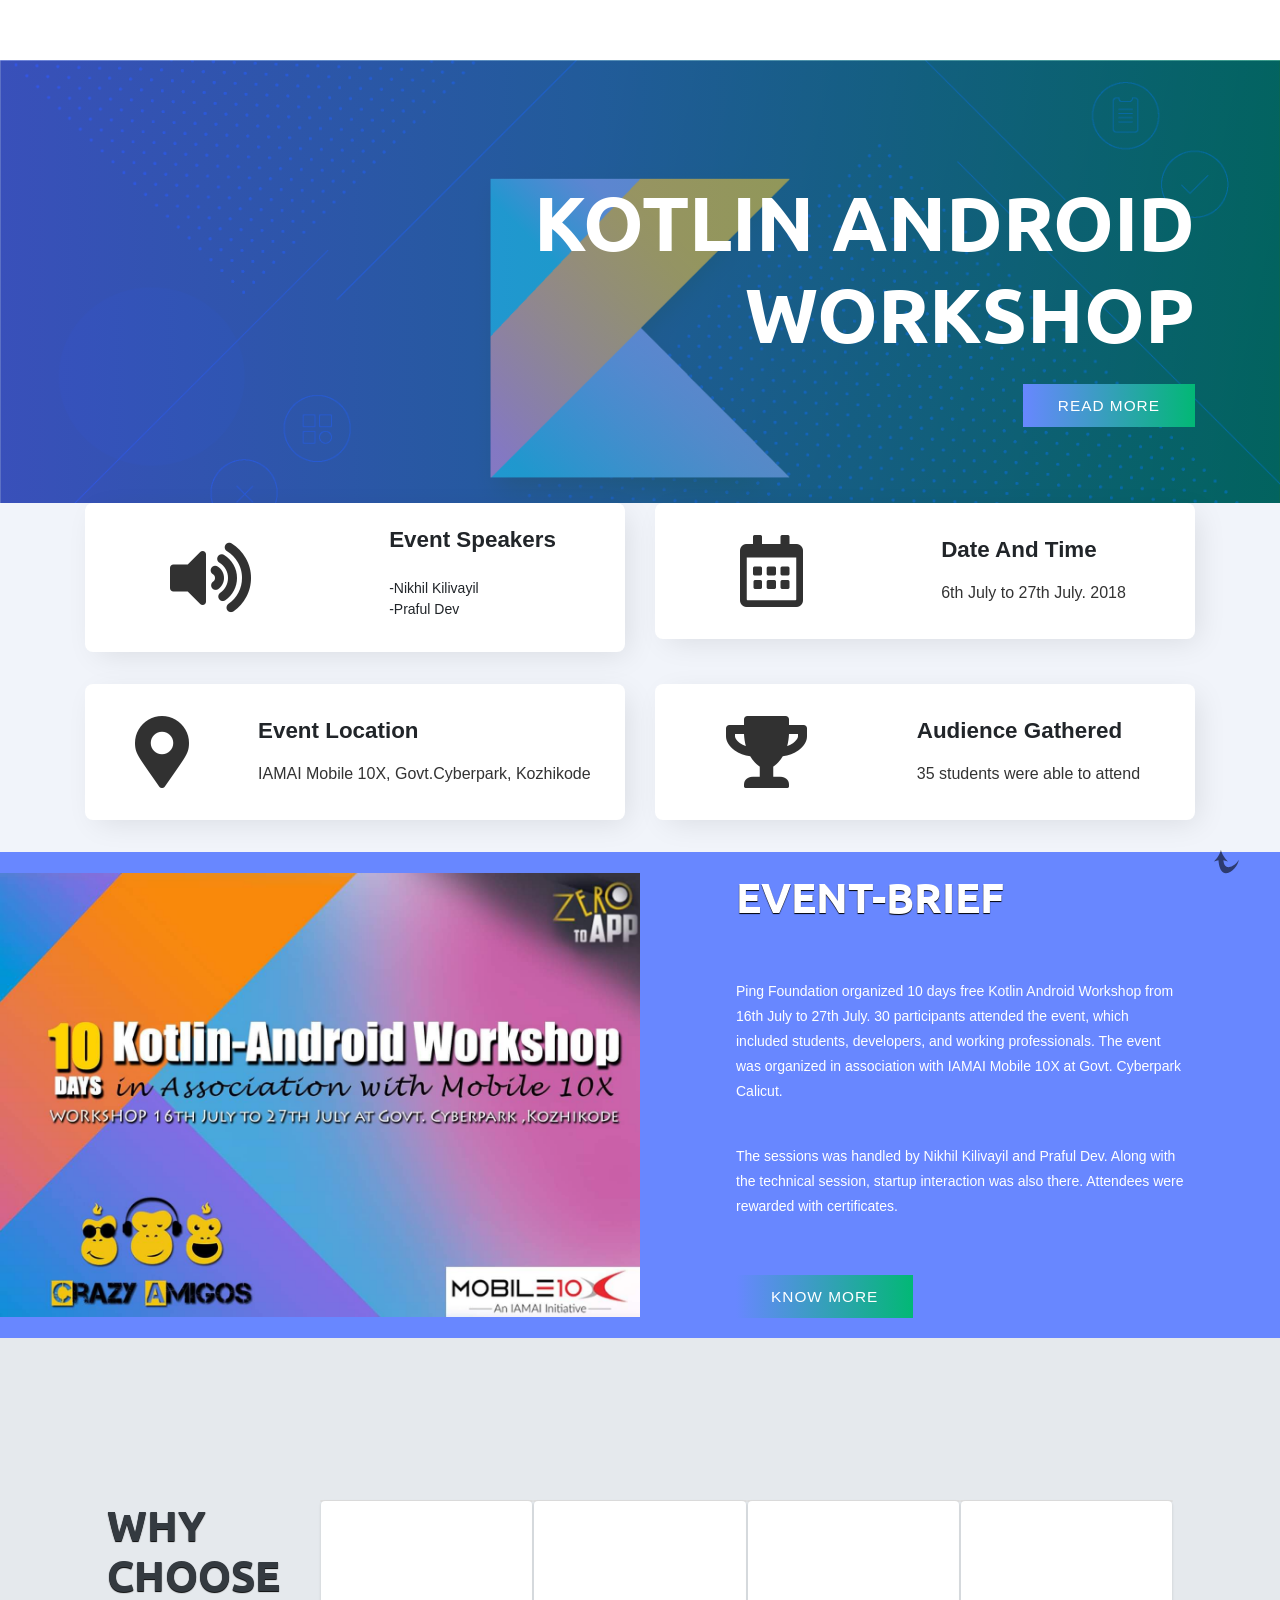
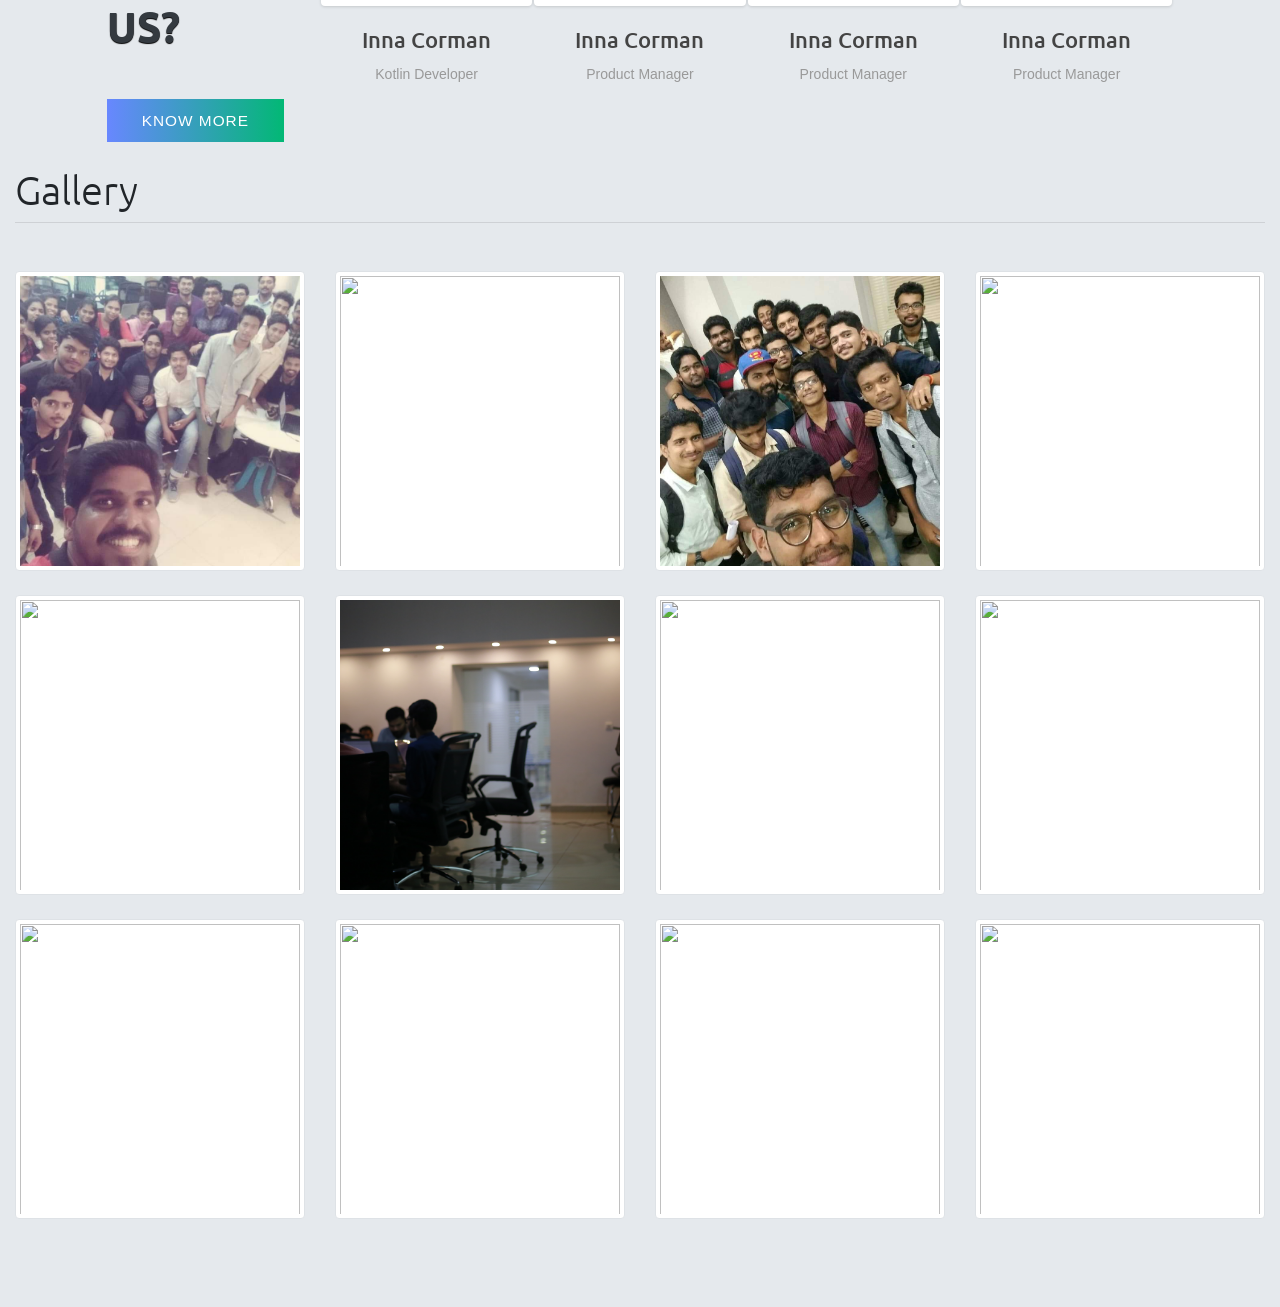
==== commit 636c0dce: "Made changes,incomplete review part" ====
--- a/Events/index.html
+++ b/Events/index.html
@@ -1,400 +1,372 @@
 
-<!DOCTYPE HTML>
-<html lang="zxx">
-
-<head>
-	<title>Ping Foundation-KOTLIN workshop</title>
-	<meta name="viewport" content="width=device-width, initial-scale=1">
-	<meta charset="utf-8">
-	<meta name="keywords" content="Music Buzz Responsive web template, Bootstrap Web Templates, Flat Web Templates, Android Compatible web template, 
-SmartPhone Compatible web template, free WebDesigns for Nokia, Samsung, LG, SonyEricsson, Motorola web design" />
-	<script>
-		addEventListener("load", function () {
-			setTimeout(hideURLbar, 0);
-		}, false);
-
-		function hideURLbar() {
-			window.scrollTo(0, 1);
-		}
-	</script>
-
-	<!-- Bootstrap Core CSS -->
-	<link href="css/bootstrap.css" rel='stylesheet' type='text/css' />
-	<!-- Custom CSS -->
-	<link href="css/style.css" rel='stylesheet' type='text/css' />
-	<!-- font-awesome icons -->
-	<link href="css/fontawesome-all.min.css" rel="stylesheet">
-	<!-- //Custom Theme files -->
-	<!--webfonts-->
-	<link href="//fonts.googleapis.com/css?family=Ubuntu:300,300i,400,400i,500,500i,700,700i" rel="stylesheet">
-	<!--//webfonts-->
-</head>
-
-<body>
-	<!-- banner -->
-	<div class="banner" id="home">
-		<div class="container">
-			<div class="banner-text">
-				<div class="slider-info text-right">
-					<h1 class="text-uppercase">Kotlin Android Workshop</h1>
-					<p class="text-white">Lorem ipsum dolor sit amet, consectetur adipisicing elit. A doloremque esse ex hic iusto labore libero magni minima officia omnis! Aspernatur enim</p>
-					<a class="btn btn-agile  mt-4 scroll" href="#about" role="button">read more</a>
+	<!DOCTYPE HTML>
+	<html lang="zxx">
+
+	<head>
+		<title>Ping Foundation-KOTLIN workshop</title>
+		<meta name="viewport" content="width=device-width, initial-scale=1">
+		<meta charset="utf-8">
+		<meta name="keywords" content="Music Buzz Responsive web template, Bootstrap Web Templates, Flat Web Templates, Android Compatible web template,
+	SmartPhone Compatible web template, free WebDesigns for Nokia, Samsung, LG, SonyEricsson, Motorola web design" />
+		<script>
+			addEventListener("load", function () {
+				setTimeout(hideURLbar, 0);
+			}, false);
+
+			function hideURLbar() {
+				window.scrollTo(0, 1);
+			}
+		</script>
+
+		<!-- Bootstrap Core CSS -->
+		<link href="css/bootstrap.css" rel='stylesheet' type='text/css' />
+		<!-- Custom CSS -->
+		<link href="css/style.css" rel='stylesheet' type='text/css' />
+		<!-- font-awesome icons -->
+		<link href="css/fontawesome-all.min.css" rel="stylesheet">
+		<!-- //Custom Theme files -->
+		<!--webfonts-->
+		<link href="//fonts.googleapis.com/css?family=Ubuntu:300,300i,400,400i,500,500i,700,700i" rel="stylesheet">
+		<!--//webfonts-->
+	</head>
+
+	<body>
+		<!-- banner -->
+		<div class="banner" id="home">
+			<div class="container">
+				<div class="banner-text">
+					<div class="slider-info text-right">
+						<h1 class="text-uppercase">Kotlin Android Workshop</h1>
+	<!--					<p class="text-white">Lorem ipsum dolor sit amet, consectetur adipisicing elit. A doloremque esse ex hic iusto labore libero magni minima officia omnis! Aspernatur enim</p>-->
+						<a class="btn btn-agile  mt-4 scroll" href="#about" role="button">read more</a>
+					</div>
 				</div>
 			</div>
 		</div>
-	</div>
-	<!-- //banner -->
-
-
-	<section>
-		<div class="container">
-
-
-			<div class="row mbr-justify-content-center">
-
-				<div class="col-lg-6 mbr-col-md-10">
-					<div class="wrap">
-						<div class="ico-wrap">
-							<span class="mbr-iconfont fa-volume-up fa"></span>
-						</div>
-						<div class="text-wrap vcenter">
-							<h2 class="mbr-fonts-style mbr-bold mbr-section-title3 display-5">Event <span>Speakers</span></h2>
-							<p class="mbr-fonts-style text1 mbr-text display-6">Lorem Ipsum is simply dummy text of the printing and typesetting industry. Lorem Ipsum</p>
-						</div>
-					</div>
-				</div>
-				<div class="col-lg-6 mbr-col-md-10">
-					<div class="wrap">
-						<div class="ico-wrap">
-							<span class="mbr-iconfont fa-calendar-alt far"></span>
-						</div>
-						<div class="text-wrap vcenter">
-							<h2 class="mbr-fonts-style mbr-bold mbr-section-title3 display-5">Date
-								<span>And Time</span>
-							</h2>
-							<p class="mbr-fonts-style text1 mbr-text display-6">6th July to 27th July. 2018</p>
-						</div>
-					</div>
-				</div>
-				<div class="col-lg-6 mbr-col-md-10">
-					<div class="wrap">
-						<div class="ico-wrap">
-							<span class="mbr-iconfont fa-globe fa"></span>
-						</div>
-						<div class="text-wrap vcenter">
-							<h2 class="mbr-fonts-style mbr-bold mbr-section-title3 display-5">Event
-								<span>Location</span>
-							</h2>
-							<p class="mbr-fonts-style text1 mbr-text display-6">IAMAI Mobile 10X, Govt.Cyberpark, Kozhikode</p>
-						</div>
-					</div>
-				</div>
-				<div class="col-lg-6 mbr-col-md-10">
-					<div class="wrap">
-						<div class="ico-wrap">
-							<span class="mbr-iconfont fa-trophy fa"></span>
-						</div>
-						<div class="text-wrap vcenter">
-							<h2 class="mbr-fonts-style mbr-bold mbr-section-title3 display-5">Audience <span>Gathered</span></h2>
-							<p class="mbr-fonts-style text1 mbr-text display-6">Lorem Ipsum is simply dummy text of the printing and typesetting industry. Lorem Ipsum</p>
-						</div>
-					</div>
-				</div>
-
-			</div>
-
-		</div>
-
-	</section>
-
-
-
-
-
-
-
-
-	<!-- about-->
-	<section class="wthree-row" id="about">
-		<div class="row justify-content-center align-items-center no-gutters abbot-main">
-			<div class="col-lg-6 p-0">
-				<img src="images/10DKA/banner.jpg" class="img-fluid" alt="" />
-			</div>
-			<div class="col-lg-6 abbot-right px-md-5  py-lg-0 py-3">
-				<div class="card">
-					<div class="card-body px-lg-5">
-						<h3 class="stat-title card-title align-self-center mb-sm-5 mb-3">Event-Brief</h3>
-						<span class="w3-line"></span>
-						<p class="card-text align-self-center my-4 text-white">Ping Foundation organized 10 days free Kotlin Android Workshop from 16th July to
-							27th July.  30 participants attended the event, which included students, developers, and working professionals.  The event was organized in association with IAMAI Mobile 10X at Govt. Cyberpark Calicut.</p>
-						<p class="card-text align-self-center mb-5 text-white"> The sessions was handled by Nikhil Kilivayil and Praful Dev. Along with the technical session, startup interaction was also there. Attendees were rewarded with certificates.</p>
-						<a href="#choose" class="btn btn-agile abt_card_btn scroll">Know More</a>
-					</div>
-				</div>
-			</div>
-		</div>
-	</section>
-	<!-- //about -->
-	<!-- why chosse us -->
-	<div class="agileits-services py-5" id="choose">
-		<div class="agileits-services-row row no-gutters py-md-3">
-			<div class="offset-lg-1">
-			</div>
-			<div class="col-lg-2 col-md-6 pl-lg-0 pl-3 wthree-title services-head">
-				<h3 class="stat-title pb-sm-5 pb-3 text-dark">why choose us?</h3>
-				<a href="#services" class="btn btn-agile abt_card_btn scroll">Know More</a>
-			</div>
-
-<!--first card-->
-			<div class="col-lg-2 col-md-6 pl-lg-0 pl-3 wthree-title services-head">
-			<div class="card-container">
-				<div class="card">
-					<div class="front">
-						<div class="cover">
-							<img class="img-circle" src="https://media.istockphoto.com/photos/portrait-of-smiling-teen-boy-outdoors-picture-id589098830?k=6&m=589098830&s=612x612&w=0&h=Ut2FNWjS9CxXG5DdDduLqOEhcV0RBzRvsLrh9qS5EaY="/>
-						</div>
-						<div class="content">
-							<div class="main">
-								<h3 class="name">Inna Corman</h3>
-								<p class="profession">Product Manager</p>
-
-								<p class="text-center">"I'm the new Sinatra, and since I made it here I can make it anywhere, yeah, they love me everywhere"</p>
-							</div>
-							<div class="footer">
-								<div class="rating">
-									<i class="fa fa-mail-forward"></i>
-								</div>
-							</div>
-						</div>
-					</div> <!-- end front panel -->
-					<div class="back">
-						<div class="embed-responsive embed-responsive-16by9">
-							<iframe class="embed-responsive-item" src="https://www.youtube.com/embed/0JX-Jf7aSRo?" allowfullscreen></iframe>
-						</div>
-					</div> <!-- end back panel -->
-				</div> <!-- end card -->
-			</div> <!-- end card-container -->
-			</div>
-
-			<!--Second card-->
-
-			<div class="col-lg-2 col-md-6 pl-lg-0 pl-3 wthree-title services-head">
+		<!-- //banner -->
+
+
+		<section>
+			<div class="container">
+
+
+				<div class="row mbr-justify-content-center">
+
+					<div class="col-lg-6 mbr-col-md-10">
+						<div class="wrap">
+							<div class="ico-wrap">
+								<span class="mbr-iconfont fa-volume-up fa"></span>
+							</div>
+							<div class="text-wrap vcenter">
+								<h2 class="mbr-fonts-style mbr-bold mbr-section-title3 display-5">Event <span>Speakers</span></h2>
+								<p class="mbr-fonts-style text1 mbr-text display-6"><li>-Nikhil Kilivayil</li><li>-Praful Dev</li></p>
+							</div>
+						</div>
+					</div>
+					<div class="col-lg-6 mbr-col-md-10">
+						<div class="wrap">
+							<div class="ico-wrap">
+								<span class="mbr-iconfont fa-calendar-alt far"></span>
+							</div>
+							<div class="text-wrap vcenter">
+								<h2 class="mbr-fonts-style mbr-bold mbr-section-title3 display-5">Date
+									<span>And Time</span>
+								</h2>
+								<p class="mbr-fonts-style text1 mbr-text display-6">6th July to 27th July. 2018</p>
+							</div>
+						</div>
+					</div>
+					<div class="col-lg-6 mbr-col-md-10">
+						<div class="wrap">
+							<div class="ico-wrap">
+								<span class="mbr-iconfont fas fa-map-marker-alt"></span>
+							</div>
+							<div class="text-wrap vcenter">
+								<h2 class="mbr-fonts-style mbr-bold mbr-section-title3 display-5">Event
+									<span>Location</span>
+								</h2>
+								<p class="mbr-fonts-style text1 mbr-text display-6">IAMAI Mobile 10X, Govt.Cyberpark, Kozhikode</p>
+							</div>
+						</div>
+					</div>
+					<div class="col-lg-6 mbr-col-md-10">
+						<div class="wrap">
+							<div class="ico-wrap">
+								<span class="mbr-iconfont fa-trophy fa"></span>
+							</div>
+							<div class="text-wrap vcenter">
+								<h2 class="mbr-fonts-style mbr-bold mbr-section-title3 display-5">Audience <span>Gathered</span></h2>
+								<p class="mbr-fonts-style text1 mbr-text display-6">35 students were able to attend</p>
+							</div>
+						</div>
+					</div>
+
+				</div>
+
+			</div>
+
+		</section>
+
+
+
+
+
+
+
+
+		<!-- about-->
+		<section class="wthree-row" id="about">
+			<div class="row justify-content-center align-items-center no-gutters abbot-main">
+				<div class="col-lg-6 p-0">
+					<img src="images/10DKA/banner.jpg" class="img-fluid" alt="" />
+				</div>
+				<div class="col-lg-6 abbot-right px-md-5  py-lg-0 py-3">
+					<div class="card">
+						<div class="card-body px-lg-5">
+							<h3 class="stat-title card-title align-self-center mb-sm-5 mb-3">Event-Brief</h3>
+							<span class="w3-line"></span>
+							<p class="card-text align-self-center my-4 text-white">Ping Foundation organized 10 days free Kotlin Android Workshop from 16th July to
+								27th July.  30 participants attended the event, which included students, developers, and working professionals.  The event was organized in association with IAMAI Mobile 10X at Govt. Cyberpark Calicut.</p>
+							<p class="card-text align-self-center mb-5 text-white"> The sessions was handled by Nikhil Kilivayil and Praful Dev. Along with the technical session, startup interaction was also there. Attendees were rewarded with certificates.</p>
+							<a href="#choose" class="btn btn-agile abt_card_btn scroll">Know More</a>
+						</div>
+					</div>
+				</div>
+			</div>
+		</section>
+		<!-- //about -->
+		<!-- why chosse us -->
+		<div class="agileits-services py-5" id="choose">
+			<div class="agileits-services-row row no-gutters py-md-3">
+				<div class="offset-lg-1">
+				</div>
+				<div class="col-lg-2 col-md-6 pl-lg-0 pl-3 wthree-title services-head">
+					<h3 class="stat-title pb-sm-5 pb-3 text-dark">why choose us?</h3>
+					<a href="#services" class="btn btn-agile abt_card_btn scroll">Know More</a>
+				</div>
+
+	<!--first card-->
+				<div class="col-lg-2 col-md-6 pl-lg-0 pl-3 wthree-title services-head">
 				<div class="card-container">
 					<div class="card">
 						<div class="front">
 							<div class="cover">
-								<img class="img-circle" src="https://media.istockphoto.com/photos/portrait-of-smiling-teen-boy-outdoors-picture-id589098830?k=6&m=589098830&s=612x612&w=0&h=Ut2FNWjS9CxXG5DdDduLqOEhcV0RBzRvsLrh9qS5EaY="/>
 							</div>
 							<div class="content">
 								<div class="main">
 									<h3 class="name">Inna Corman</h3>
-									<p class="profession">Product Manager</p>
-
-									<p class="text-center">"I'm the new Sinatra, and since I made it here I can make it anywhere, yeah, they love me everywhere"</p>
-								</div>
-								<div class="footer">
-									<div class="rating">
-										<i class="fa fa-mail-forward"></i>
-									</div>
+									<p class="profession">Kotlin Developer</p>
 								</div>
 							</div>
 						</div> <!-- end front panel -->
-						<div class="back">
-							<div class="embed-responsive embed-responsive-16by9">
-								<iframe class="embed-responsive-item" src="https://www.youtube.com/embed/DoxloKevC3c" allowfullscreen></iframe>
+						<div class="back ">
+							<div class="embed-responsive embed-responsive-16by9 p-t-3">
+								<iframe class="embed-responsive-item" src="https://www.youtube.com/embed/0JX-Jf7aSRo?" allowfullscreen></iframe>
 							</div>
 						</div> <!-- end back panel -->
 					</div> <!-- end card -->
 				</div> <!-- end card-container -->
-			</div>
-			<!--third card-->
-
-			<!--first card-->
-			<div class="col-lg-2 col-md-6 pl-lg-0 pl-3 wthree-title services-head">
-				<div class="card-container">
-					<div class="card">
-						<div class="front">
-							<div class="cover">
-								<img class="img-circle" src="https://media.istockphoto.com/photos/portrait-of-smiling-teen-boy-outdoors-picture-id589098830?k=6&m=589098830&s=612x612&w=0&h=Ut2FNWjS9CxXG5DdDduLqOEhcV0RBzRvsLrh9qS5EaY="/>
-							</div>
-							<div class="content">
-								<div class="main">
-									<h3 class="name">Inna Corman</h3>
-									<p class="profession">Product Manager</p>
-
-									<p class="text-center">"I'm the new Sinatra, and since I made it here I can make it anywhere, yeah, they love me everywhere"</p>
-								</div>
-								<div class="footer">
-									<div class="rating">
-										<i class="fa fa-mail-forward"></i>
+				</div>
+
+				<!--Second card-->
+
+				<div class="col-lg-2 col-md-6 pl-lg-0 pl-3 wthree-title services-head">
+					<div class="card-container">
+						<div class="card">
+							<div class="front">
+								<div class="cover">
+								</div>
+								<div class="content">
+									<div class="main">
+										<h3 class="name">Inna Corman</h3>
+										<p class="profession">Product Manager</p>
 									</div>
 								</div>
-							</div>
-						</div> <!-- end front panel -->
-						<div class="back">
-							<div class="embed-responsive embed-responsive-16by9">
-								<iframe class="embed-responsive-item" src="https://www.youtube.com/embed/uHBU-I530sU" allowfullscreen></iframe>
-							</div>
-						</div> <!-- end back panel -->
-					</div> <!-- end card -->
-				</div> <!-- end card-container -->
-			</div>
-
-			<!--Second card-->
-
-			<div class="col-lg-2 col-md-6 pl-lg-0 pl-3 wthree-title services-head">
-				<div class="card-container">
-					<div class="card">
-						<div class="front">
-							<div class="cover">
-								<img class="img-circle" src="https://media.istockphoto.com/photos/portrait-of-smiling-teen-boy-outdoors-picture-id589098830?k=6&m=589098830&s=612x612&w=0&h=Ut2FNWjS9CxXG5DdDduLqOEhcV0RBzRvsLrh9qS5EaY="/>
-							</div>
-							<div class="content">
-								<div class="main">
-									<h3 class="name">Inna Corman</h3>
-									<p class="profession">Product Manager</p>
-
-									<p class="text-center">"I'm the new Sinatra, and since I made it here I can make it anywhere, yeah, they love me everywhere"</p>
-								</div>
-								<div class="footer">
-									<div class="rating">
-										<i class="fa fa-mail-forward"></i>
+							</div> <!-- end front panel -->
+							<div class="back">
+								<div class="embed-responsive embed-responsive-16by9 p-t-3">
+									<iframe class="embed-responsive-item" src="https://www.youtube.com/embed/DoxloKevC3c" allowfullscreen></iframe>
+								</div>
+							</div> <!-- end back panel -->
+						</div> <!-- end card -->
+					</div> <!-- end card-container -->
+				</div>
+				<!--third card-->
+
+				<!--first card-->
+				<div class="col-lg-2 col-md-6 pl-lg-0 pl-3 wthree-title services-head">
+					<div class="card-container">
+						<div class="card">
+							<div class="front">
+								<div class="cover">
+	<!--								<img class="img-circle" src="https://media.istockphoto.com/photos/portrait-of-smiling-teen-boy-outdoors-picture-id589098830?k=6&m=589098830&s=612x612&w=0&h=Ut2FNWjS9CxXG5DdDduLqOEhcV0RBzRvsLrh9qS5EaY="/>-->
+								</div>
+								<div class="content">
+									<div class="main">
+										<h3 class="name">Inna Corman</h3>
+										<p class="profession">Product Manager</p>
 									</div>
 								</div>
-							</div>
-						</div> <!-- end front panel -->
-						<div class="back">
-							<div class="embed-responsive embed-responsive-16by9">
-								<iframe class="embed-responsive-item" src="https://www.youtube.com/embed/q--LWQx8JQY" allowfullscreen></iframe>
-							</div>
-						</div> <!-- end back panel -->
-					</div> <!-- end card -->
-				</div> <!-- end card-container -->
-			</div>
-
-<!--			card end-->
-<!--		</div>-->
-<!--	</div>-->
-	<!-- //why choose us -->
-
-
-	<div class="container">
-
-		<h1 class="font-weight-light text-center text-lg-left mt-4 mb-0">Gallery</h1>
-
-		<hr class="mt-2 mb-5">
-
-		<div class="row text-center text-lg-left">
-
-			<div class="col-lg-3 col-md-4 col-6">
-				<a href="#" class="d-block mb-4 h-100">
-					<img class="img-fluid img-thumbnail img-responsive fit-image" src="images/10DKA/image1.jpg" alt="">
-				</a>
-			</div>
-			<div class="col-lg-3 col-md-4 col-6">
-				<a href="#" class="d-block mb-4 h-100">
-					<img class="img-fluid img-thumbnail img-responsive fit-image" src="images/10DKA/image6.JPG" alt="">
-				</a>
-			</div>
-			<div class="col-lg-3 col-md-4 col-6">
-				<a href="#" class="d-block mb-4 h-100">
-					<img class="img-fluid img-thumbnail img-responsive fit-image" src="images/10DKA/image2.jpg" alt="">
-				</a>
-			</div>
-			<div class="col-lg-3 col-md-4 col-6">
-				<a href="#" class="d-block mb-4 h-100">
-					<img class="img-fluid img-thumbnail img-responsive fit-image" src="images/10DKA/image12.JPG" alt="">
-				</a>
-			</div>
-			<div class="col-lg-3 col-md-4 col-6">
-				<a href="#" class="d-block mb-4 h-100">
-					<img class="img-fluid img-thumbnail img-responsive fit-image" src="images/10DKA/image14.JPG" alt="">
-				</a>
-			</div>
-			<div class="col-lg-3 col-md-4 col-6">
-				<a href="#" class="d-block mb-4 h-100">
-					<img class="img-fluid img-thumbnail img-responsive fit-image" src="images/10DKA/image10.JPG" alt="">
-				</a>
-			</div>
-			<div class="col-lg-3 col-md-4 col-6">
-				<a href="#" class="d-block mb-4 h-100">
-					<img class="img-fluid img-thumbnail img-responsive fit-image" src="images/10DKA/image6.JPG" alt="">
-				</a>
-			</div>
-			<div class="col-lg-3 col-md-4 col-6">
-				<a href="#" class="d-block mb-4 h-100">
-					<img class="img-fluid img-thumbnail img-responsive fit-image" src="images/10DKA/image7.JPG" alt="">
-				</a>
-			</div>
-			<div class="col-lg-3 col-md-4 col-6">
-				<a href="#" class="d-block mb-4 h-100">
-					<img class="img-fluid img-thumbnail img-responsive fit-image" src="images/10DKA/image8.JPG" alt="">
-				</a>
-			</div>
-			<div class="col-lg-3 col-md-4 col-6">
-				<a href="#" class="d-block mb-4 h-100">
-					<img class="img-fluid img-thumbnail img-responsive fit-image" src="images/10DKA/image9.JPG" alt="">
-				</a>
-			</div>
-			<div class="col-lg-3 col-md-4 col-6">
-				<a href="#" class="d-block mb-4 h-100">
-					<img class="img-fluid img-thumbnail img-responsive fit-image" src="images/10DKA/image5.JPG" alt="">
-				</a>
-			</div>
-			<div class="col-lg-3 col-md-4 col-6">
-				<a href="#" class="d-block mb-4 h-100">
-					<img class="img-fluid img-thumbnail img-responsive fit-image" src="images/10DKA/image15.JPG" alt="">
-				</a>
+							</div> <!-- end front panel -->
+							<div class="back">
+								<div class="embed-responsive embed-responsive-16by9">
+									<iframe class="embed-responsive-item" src="https://www.youtube.com/embed/uHBU-I530sU" allowfullscreen></iframe>
+								</div>
+							</div> <!-- end back panel -->
+						</div> <!-- end card -->
+					</div> <!-- end card-container -->
+				</div>
+
+				<!--Second card-->
+
+				<div class="col-lg-2 col-md-6 pl-lg-0 pl-3 wthree-title services-head">
+					<div class="card-container">
+						<div class="card">
+							<div class="front">
+								<div class="cover">
+	<!--								<img class="img-circle" src="https://media.istockphoto.com/photos/portrait-of-smiling-teen-boy-outdoors-picture-id589098830?k=6&m=589098830&s=612x612&w=0&h=Ut2FNWjS9CxXG5DdDduLqOEhcV0RBzRvsLrh9qS5EaY="/>-->
+								</div>
+								<div class="content">
+									<div class="main">
+										<h3 class="name">Inna Corman</h3>
+										<p class="profession">Product Manager</p>
+									</div>
+								</div>
+							</div> <!-- end front panel -->
+							<div class="back">
+								<div class="embed-responsive embed-responsive-16by9">
+									<iframe class="embed-responsive-item" src="https://www.youtube.com/embed/q--LWQx8JQY" allowfullscreen></iframe>
+								</div>
+							</div> <!-- end back panel -->
+						</div> <!-- end card -->
+					</div> <!-- end card-container -->
+				</div>
+
+	<!--//card end-->
+
+		<!-- //why choose us -->
+
+
+		<div class="container-fluid">
+
+			<h1 class="font-weight-light text-center text-lg-left mt-4 mb-0">Gallery</h1>
+
+			<hr class="mt-2 mb-5">
+
+			<div class="row text-center text-lg-left">
+
+				<div class="col-lg-3 col-md-4 col-6">
+					<a href="#" class="d-block mb-4 h-100">
+						<img class="img-fluid img-thumbnail img-responsive fit-image" src="images/10DKA/image1.jpg" alt="">
+					</a>
+				</div>
+				<div class="col-lg-3 col-md-4 col-6">
+					<a href="#" class="d-block mb-4 h-100">
+						<img class="img-fluid img-thumbnail img-responsive fit-image" src="images/10DKA/image6.JPG" alt="">
+					</a>
+				</div>
+				<div class="col-lg-3 col-md-4 col-6">
+					<a href="#" class="d-block mb-4 h-100">
+						<img class="img-fluid img-thumbnail img-responsive fit-image" src="images/10DKA/image2.jpg" alt="">
+					</a>
+				</div>
+				<div class="col-lg-3 col-md-4 col-6">
+					<a href="#" class="d-block mb-4 h-100">
+						<img class="img-fluid img-thumbnail img-responsive fit-image" src="images/10DKA/image12.JPG" alt="">
+					</a>
+				</div>
+				<div class="col-lg-3 col-md-4 col-6">
+					<a href="#" class="d-block mb-4 h-100">
+						<img class="img-fluid img-thumbnail img-responsive fit-image" src="images/10DKA/image14.JPG" alt="">
+					</a>
+				</div>
+				<div class="col-lg-3 col-md-4 col-6">
+					<a href="#" class="d-block mb-4 h-100">
+						<img class="img-fluid img-thumbnail img-responsive fit-image" src="images/10DKA/image10.JPG" alt="">
+					</a>
+				</div>
+				<div class="col-lg-3 col-md-4 col-6">
+					<a href="#" class="d-block mb-4 h-100">
+						<img class="img-fluid img-thumbnail img-responsive fit-image" src="images/10DKA/image6.JPG" alt="">
+					</a>
+				</div>
+				<div class="col-lg-3 col-md-4 col-6">
+					<a href="#" class="d-block mb-4 h-100">
+						<img class="img-fluid img-thumbnail img-responsive fit-image" src="images/10DKA/image7.JPG" alt="">
+					</a>
+				</div>
+				<div class="col-lg-3 col-md-4 col-6">
+					<a href="#" class="d-block mb-4 h-100">
+						<img class="img-fluid img-thumbnail img-responsive fit-image" src="images/10DKA/image8.JPG" alt="">
+					</a>
+				</div>
+				<div class="col-lg-3 col-md-4 col-6">
+					<a href="#" class="d-block mb-4 h-100">
+						<img class="img-fluid img-thumbnail img-responsive fit-image" src="images/10DKA/image9.JPG" alt="">
+					</a>
+				</div>
+				<div class="col-lg-3 col-md-4 col-6">
+					<a href="#" class="d-block mb-4 h-100">
+						<img class="img-fluid img-thumbnail img-responsive fit-image" src="images/10DKA/image5.JPG" alt="">
+					</a>
+				</div>
+				<div class="col-lg-3 col-md-4 col-6">
+					<a href="#" class="d-block mb-4 h-100">
+						<img class="img-fluid img-thumbnail img-responsive fit-image" src="images/10DKA/image15.JPG" alt="">
+					</a>
+				</div>
 			</div>
 		</div>
-
-	</div>
-
-
-
-
-	<!-- js-->
-	<script src="js/jquery-2.2.3.min.js"></script>
-	<!-- js-->
-	<!-- start-smooth-scrolling -->
-	<script src="js/move-top.js "></script>
-	<script src="js/easing.js "></script>
-	<script>
-		jQuery(document).ready(function ($) {
-			$(".scroll ").click(function (event) {
-				event.preventDefault();
-
-				$('html,body').animate({
-					scrollTop: $(this.hash).offset().top
-				}, 1000);
+			</div>
+		</div>
+
+
+
+
+		<!-- js-->
+		<script src="js/jquery-2.2.3.min.js"></script>
+		<!-- js-->
+		<!-- start-smooth-scrolling -->
+		<script src="js/move-top.js "></script>
+		<script src="js/easing.js "></script>
+		<script>
+			jQuery(document).ready(function ($) {
+				$(".scroll ").click(function (event) {
+					event.preventDefault();
+
+					$('html,body').animate({
+						scrollTop: $(this.hash).offset().top
+					}, 1000);
+				});
 			});
-		});
-	</script>
-	<!-- //end-smooth-scrolling -->
-	<!-- smooth-scrolling-of-move-up -->
-	<script>
-		$(document).ready(function () {
-			/*
-			 var defaults = {
-				 containerID: 'toTop', // fading element id
-				 containerHoverID: 'toTopHover', // fading element hover id
-				 scrollSpeed: 1200,
-				 easingType: 'linear' 
-			 };
-			 */
-
-			$().UItoTop({
-				easingType: 'easeOutQuart'
+		</script>
+		<!-- //end-smooth-scrolling -->
+		<!-- smooth-scrolling-of-move-up -->
+		<script>
+			$(document).ready(function () {
+				/*
+				 var defaults = {
+					 containerID: 'toTop', // fading element id
+					 containerHoverID: 'toTopHover', // fading element hover id
+					 scrollSpeed: 1200,
+					 easingType: 'linear'
+				 };
+				 */
+
+				$().UItoTop({
+					easingType: 'easeOutQuart'
+				});
+
 			});
-
-		});
-	</script>
-	<script src="js/SmoothScroll.min.js "></script>
-	<!-- //smooth-scrolling-of-move-up -->
-	<!-- Bootstrap Core JavaScript -->
-	<script src="js/bootstrap.js">
-	</script>
-	<!-- //Bootstrap Core JavaScript -->
-</body>
-
-</html>+		</script>
+		<script src="js/SmoothScroll.min.js "></script>
+		<!-- //smooth-scrolling-of-move-up -->
+		<!-- Bootstrap Core JavaScript -->
+		<script src="js/bootstrap.js">
+		</script>
+		<!-- //Bootstrap Core JavaScript -->
+
+
+	</body>
+
+	</html>
--- a/Events/css/style.css
+++ b/Events/css/style.css
@@ -78,7 +78,7 @@
 
 /*-- //header --*/
 
-/* banner */
+/*  */
 
 .banner {
     background: url(../images/10DKA/kotlin_banner.jpeg)no-repeat;
@@ -863,8 +863,8 @@
 /* -- //Responsive code -- */
 
 section {
-    padding-top: 4rem;
-    padding-bottom: 5rem;
+    /*padding-top: 4rem;*/
+    /*padding-bottom: 5rem;*/
     background-color: #f1f4fa;
 }
 .wrap {
@@ -1016,7 +1016,7 @@
 }
 .card-container, .front, .back {
     width: 100%;
-    height: 420px;
+    height: 105px;
     border-radius: 4px;
 }
 .card .cover{
